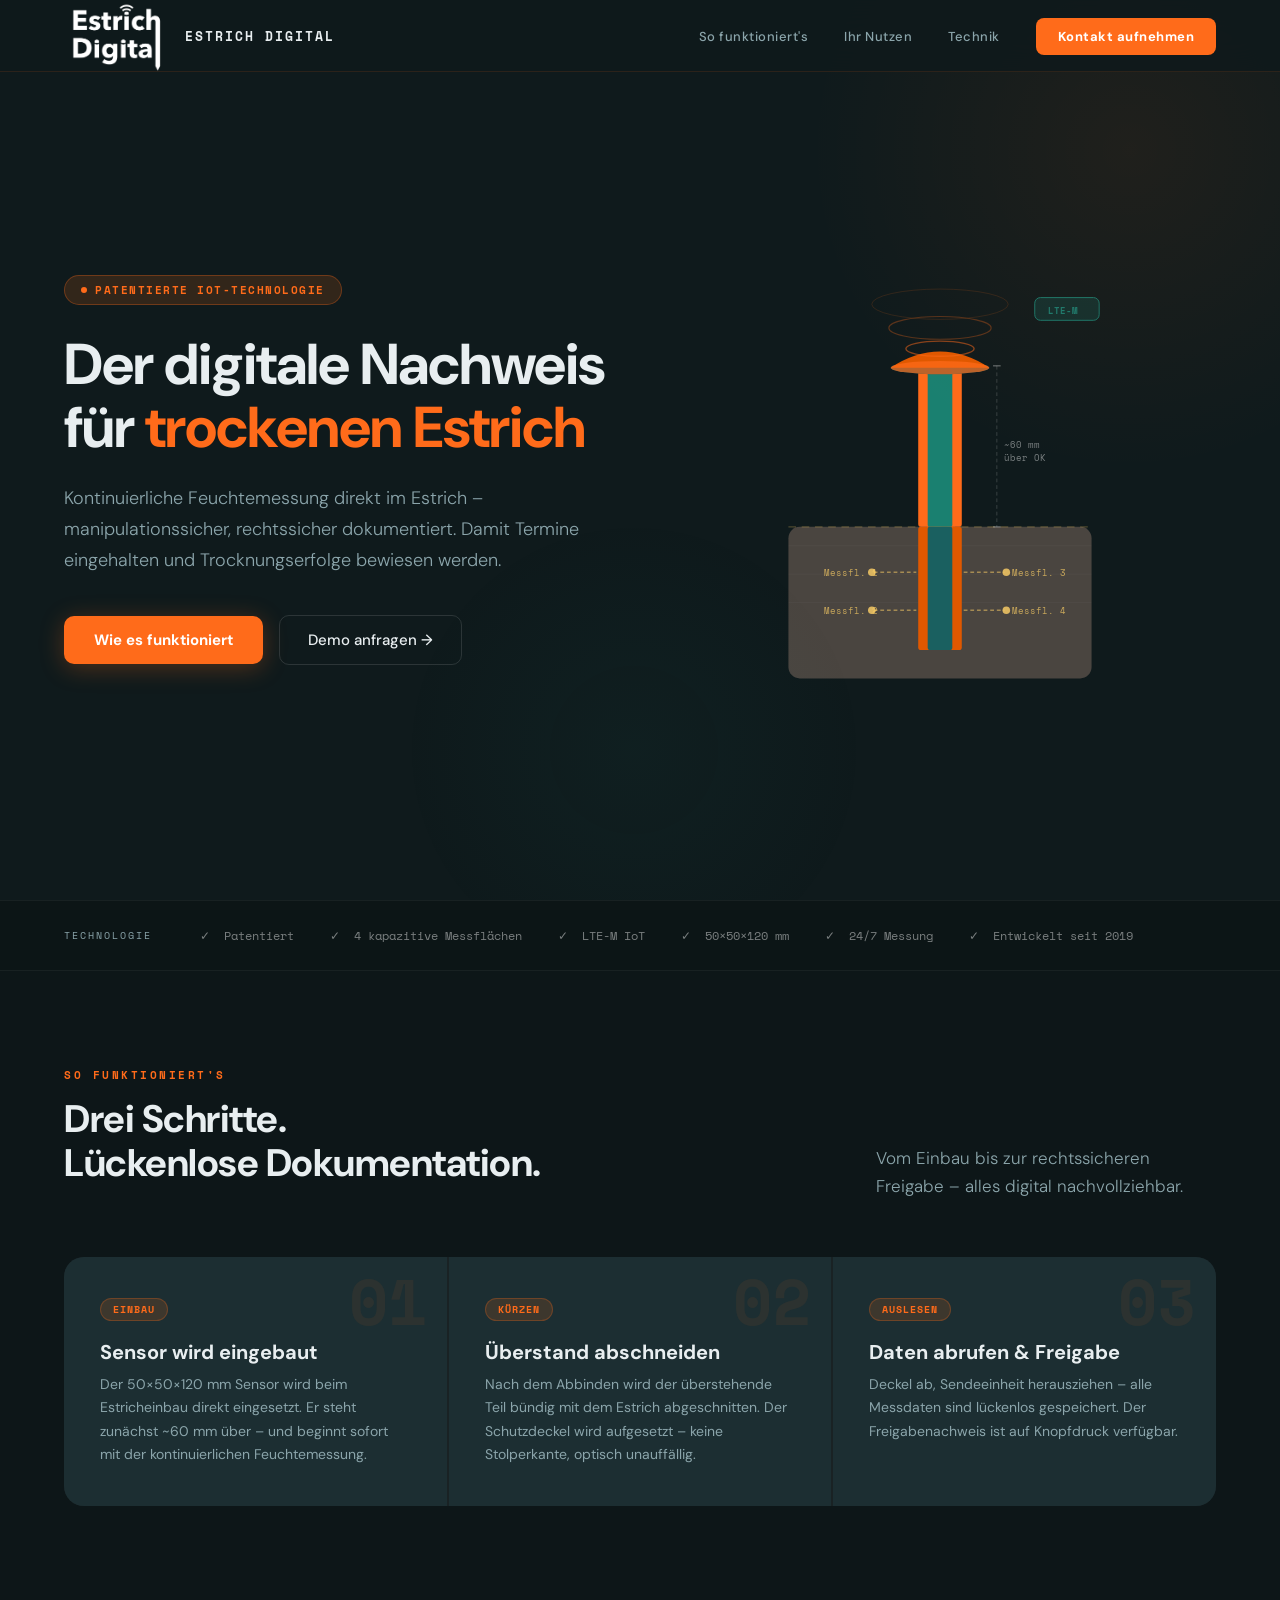
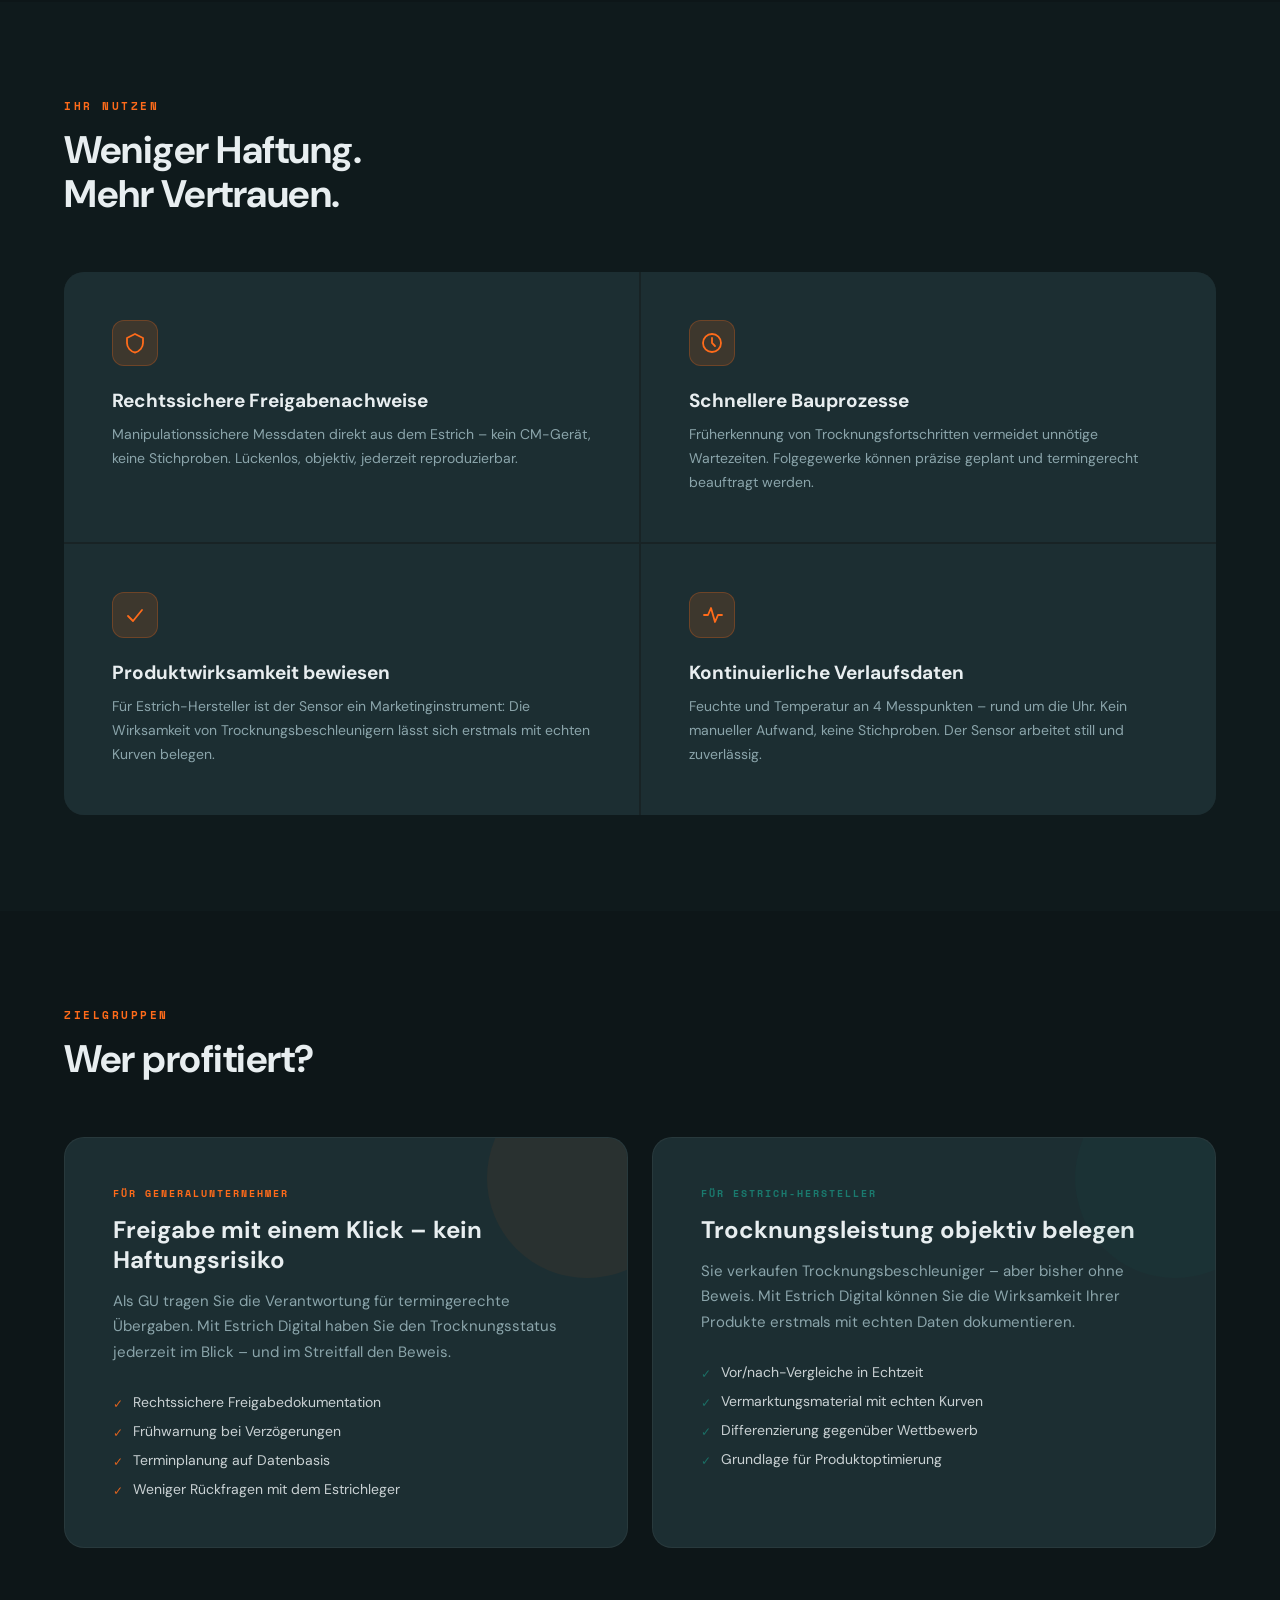
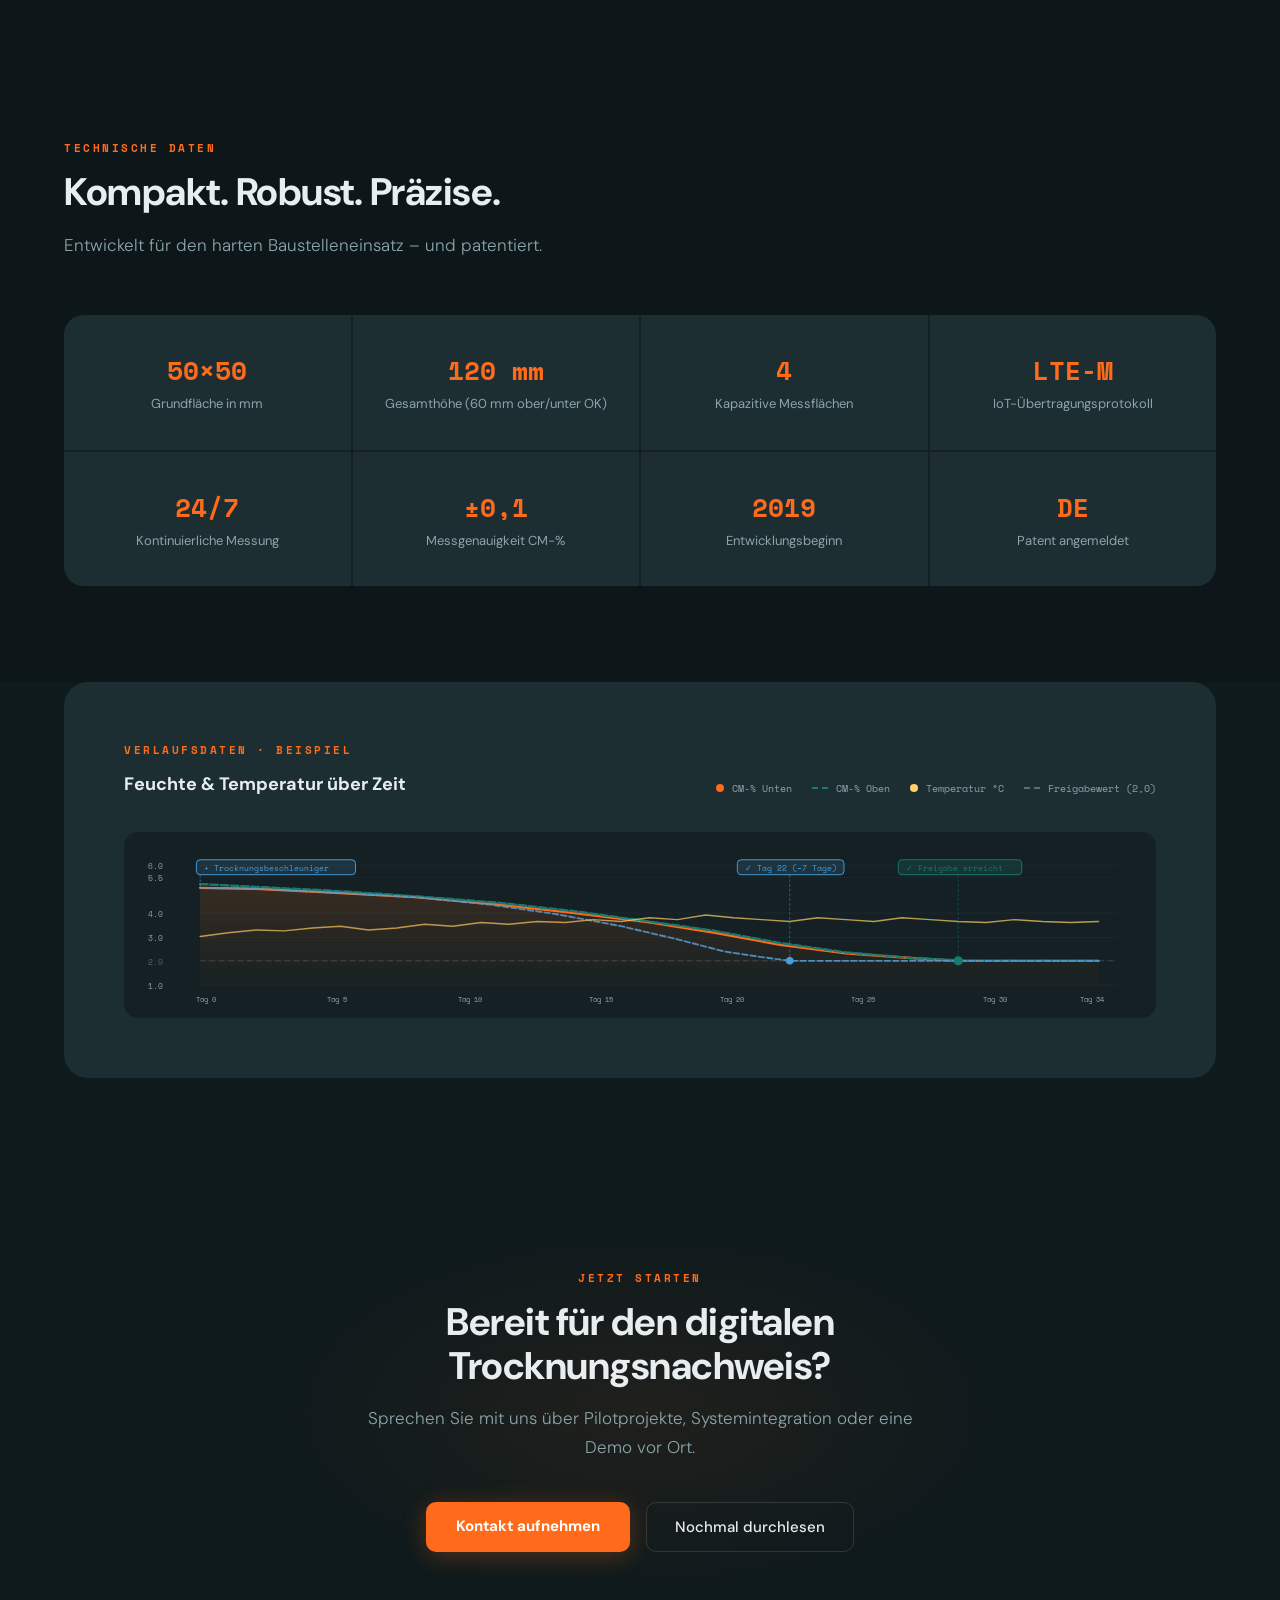
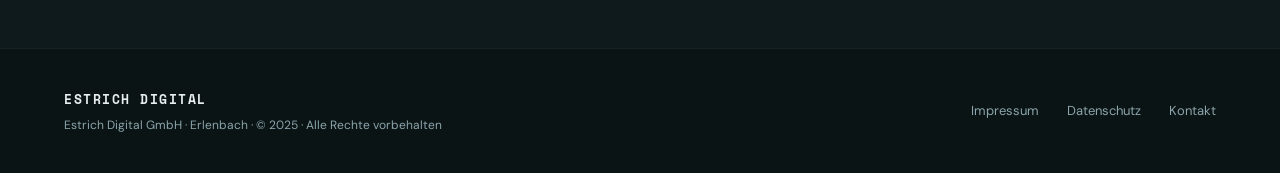
==== index.html @ 05a3e7b3 "Webseite: Ausgangszustand" ====
<!DOCTYPE html>
<html lang="de">
<head>
<meta charset="UTF-8">
<meta name="viewport" content="width=device-width, initial-scale=1.0">
<meta name="description" content="Estrich Digital – Der digitale Nachweis für trockenen Estrich. IoT-Feuchtemessung direkt im Estrich, manipulationssicher und rechtssicher dokumentiert.">
<title>Estrich Digital – Der digitale Nachweis für trockenen Estrich</title>
<link rel="stylesheet" href="assets/css/main.css">
<style>
  /* ===== HERO ===== */
  .hero {
    min-height: 100vh;
    display: grid;
    grid-template-columns: 1fr 1fr;
    align-items: center;
    padding: 120px 64px 80px;
    position: relative;
    overflow: hidden;
    gap: 48px;
  }

  .hero::before {
    content: '';
    position: absolute;
    top: -200px; right: -200px;
    width: 700px; height: 700px;
    background: radial-gradient(circle, rgba(255,107,26,0.07) 0%, transparent 65%);
    pointer-events: none;
  }

  .hero::after {
    content: '';
    position: absolute;
    bottom: -100px; left: 30%;
    width: 500px; height: 500px;
    background: radial-gradient(circle, rgba(26,122,110,0.06) 0%, transparent 65%);
    pointer-events: none;
  }

  .hero-badge {
    display: inline-flex;
    align-items: center;
    gap: 8px;
    background: var(--orange-dim);
    border: 1px solid rgba(255,107,26,0.3);
    border-radius: 20px;
    padding: 6px 16px;
    font-family: 'Space Mono', monospace;
    font-size: 11px;
    font-weight: 700;
    color: var(--orange);
    letter-spacing: 1.5px;
    text-transform: uppercase;
    margin-bottom: 28px;
    opacity: 0;
    animation: fadeUp 0.6s 0.1s forwards;
  }

  .hero-badge-dot {
    width: 6px; height: 6px;
    background: var(--orange);
    border-radius: 50%;
    animation: pulse 2s infinite;
  }

  .hero-h1 {
    font-size: clamp(36px, 4.5vw, 60px);
    font-weight: 700;
    line-height: 1.1;
    letter-spacing: -1px;
    margin-bottom: 24px;
    opacity: 0;
    animation: fadeUp 0.6s 0.25s forwards;
  }

  .hero-h1 em { font-style: normal; color: var(--orange); }

  .hero-sub {
    font-size: 18px;
    font-weight: 300;
    line-height: 1.7;
    color: var(--grey);
    margin-bottom: 40px;
    opacity: 0;
    animation: fadeUp 0.6s 0.4s forwards;
  }

  .hero-actions {
    display: flex;
    gap: 16px;
    align-items: center;
    opacity: 0;
    animation: fadeUp 0.6s 0.55s forwards;
  }

  .hero-visual {
    display: flex;
    align-items: center;
    justify-content: center;
    opacity: 0;
    animation: fadeIn 1s 0.6s forwards;
  }

  /* ===== HOW IT WORKS ===== */
  .how { padding: 96px 64px; background: rgba(0,0,0,0.15); }

  .how-header {
    display: flex;
    justify-content: space-between;
    align-items: flex-end;
    margin-bottom: 56px;
    gap: 32px;
    flex-wrap: wrap;
  }

  .how-steps {
    display: grid;
    grid-template-columns: repeat(3, 1fr);
    gap: 2px;
    background: rgba(255,255,255,0.05);
    border-radius: 20px;
    overflow: hidden;
  }

  .how-step {
    background: var(--mid);
    padding: 40px 36px;
    position: relative;
    transition: background 0.3s;
  }

  .how-step:hover { background: var(--mid2); }

  .how-step-num {
    font-family: 'Space Mono', monospace;
    font-size: 64px;
    font-weight: 700;
    color: rgba(255,107,26,0.07);
    position: absolute;
    top: 12px; right: 20px;
    line-height: 1;
    user-select: none;
  }

  .how-step-tag {
    display: inline-flex;
    align-items: center;
    gap: 6px;
    background: var(--orange-dim);
    border: 1px solid rgba(255,107,26,0.25);
    border-radius: 16px;
    padding: 3px 12px;
    font-family: 'Space Mono', monospace;
    font-size: 10px;
    font-weight: 700;
    color: var(--orange);
    letter-spacing: 1px;
    text-transform: uppercase;
    margin-bottom: 18px;
  }

  .how-step h3 {
    font-size: 20px;
    font-weight: 700;
    margin-bottom: 8px;
  }

  .how-step p {
    font-size: 14px;
    color: var(--grey);
    line-height: 1.65;
  }

  /* ===== VALUE GRID ===== */
  .value-section { padding: 96px 64px; }

  .value-grid {
    display: grid;
    grid-template-columns: repeat(2, 1fr);
    gap: 2px;
    margin-top: 56px;
    background: rgba(255,255,255,0.04);
    border-radius: 20px;
    overflow: hidden;
  }

  .value-card {
    background: var(--mid);
    padding: 48px;
    transition: background 0.3s;
    position: relative;
    overflow: hidden;
  }

  .value-card::before {
    content: '';
    position: absolute;
    top: 0; left: 0;
    width: 3px; height: 100%;
    background: var(--orange);
    opacity: 0;
    transition: opacity 0.3s;
  }

  .value-card:hover { background: var(--mid2); }
  .value-card:hover::before { opacity: 1; }

  .value-icon {
    width: 46px; height: 46px;
    background: var(--orange-dim);
    border: 1px solid rgba(255,107,26,0.25);
    border-radius: 12px;
    display: flex;
    align-items: center;
    justify-content: center;
    margin-bottom: 22px;
  }

  .value-card h3 {
    font-size: 19px;
    font-weight: 700;
    margin-bottom: 10px;
  }

  .value-card p {
    font-size: 14px;
    color: var(--grey);
    line-height: 1.7;
  }

  /* ===== AUDIENCES ===== */
  .audiences-section { padding: 96px 64px; background: rgba(0,0,0,0.15); }

  .audience-grid {
    display: grid;
    grid-template-columns: 1fr 1fr;
    gap: 24px;
    margin-top: 56px;
  }

  .audience-card {
    background: var(--mid);
    border-radius: 20px;
    padding: 48px;
    border: 1px solid rgba(255,255,255,0.05);
    transition: border-color 0.3s, transform 0.3s;
    position: relative;
    overflow: hidden;
  }

  .audience-card::after {
    content: '';
    position: absolute;
    top: -60px; right: -60px;
    width: 200px; height: 200px;
    border-radius: 50%;
    opacity: 0.06;
    transition: opacity 0.3s;
  }

  .audience-card.gu::after  { background: var(--orange); }
  .audience-card.her::after { background: var(--teal); }

  .audience-card:hover { border-color: rgba(255,255,255,0.12); transform: translateY(-4px); }
  .audience-card:hover::after { opacity: 0.12; }

  .audience-label {
    font-family: 'Space Mono', monospace;
    font-size: 10px;
    letter-spacing: 2px;
    text-transform: uppercase;
    margin-bottom: 14px;
    font-weight: 700;
  }

  .audience-card.gu  .audience-label { color: var(--orange); }
  .audience-card.her .audience-label { color: var(--teal); }

  .audience-card h3 { font-size: 24px; font-weight: 700; margin-bottom: 14px; line-height: 1.25; }
  .audience-card p  { font-size: 15px; color: var(--grey); line-height: 1.7; margin-bottom: 28px; }

  .benefits { list-style: none; display: flex; flex-direction: column; gap: 10px; }

  .benefits li {
    display: flex;
    align-items: flex-start;
    gap: 10px;
    font-size: 14px;
    color: var(--light);
    opacity: 0.85;
  }

  .benefits li span.check {
    font-family: 'Space Mono', monospace;
    font-size: 12px;
    margin-top: 2px;
    flex-shrink: 0;
  }

  .audience-card.gu  .check { color: var(--orange); }
  .audience-card.her .check { color: var(--teal); }

  /* ===== SPECS ===== */
  .specs-section { padding: 96px 64px; }

  .specs-grid {
    display: grid;
    grid-template-columns: repeat(4, 1fr);
    gap: 2px;
    background: rgba(255,255,255,0.04);
    border-radius: 20px;
    overflow: hidden;
    margin-top: 56px;
  }

  .spec-item {
    background: var(--mid);
    padding: 36px 28px;
    text-align: center;
    transition: background 0.3s;
  }

  .spec-item:hover { background: var(--mid2); }

  .spec-value {
    font-family: 'Space Mono', monospace;
    font-size: 26px;
    font-weight: 700;
    color: var(--orange);
    margin-bottom: 6px;
  }

  .spec-label { font-size: 13px; color: var(--grey); line-height: 1.4; }

  /* ===== CHART ===== */
  .chart-wrap-outer { padding: 0 64px 96px; }

  .chart-section-inner {
    background: var(--mid);
    border-radius: 24px;
    padding: 60px;
  }

  .chart-header {
    display: flex;
    justify-content: space-between;
    align-items: flex-end;
    margin-bottom: 36px;
    flex-wrap: wrap;
    gap: 20px;
  }

  .chart-legend { display: flex; gap: 20px; flex-wrap: wrap; }

  .legend-item {
    display: flex;
    align-items: center;
    gap: 8px;
    font-family: 'Space Mono', monospace;
    font-size: 10px;
    color: var(--grey);
  }

  .legend-dot  { width: 8px; height: 8px; border-radius: 50%; flex-shrink: 0; }
  .legend-dash { width: 16px; height: 2px; flex-shrink: 0; border-top: 2px dashed; }

  .chart-bg { background: rgba(0,0,0,0.3); border-radius: 14px; padding: 24px 20px 12px; }

  /* ===== CTA ===== */
  .cta-section {
    padding: 96px 64px;
    text-align: center;
    position: relative;
    overflow: hidden;
  }

  .cta-section::before {
    content: '';
    position: absolute;
    top: 50%; left: 50%;
    transform: translate(-50%, -50%);
    width: 800px; height: 400px;
    background: radial-gradient(ellipse, rgba(255,107,26,0.07) 0%, transparent 65%);
    pointer-events: none;
  }

  .cta-section .section-sub { margin: 0 auto 40px; }

  .cta-actions { display: flex; gap: 16px; justify-content: center; flex-wrap: wrap; }
</style>
</head>
<body>

<!-- NAV -->
<nav>
  <a href="index.html" class="nav-logo">
    <img src="assets/images/logo.png" alt="Estrich Digital Logo"/>
    <span class="nav-wordmark">ESTRICH DIGITAL</span>
  </a>
  <ul class="nav-links">
    <li><a href="#how">So funktioniert's</a></li>
    <li><a href="#value">Ihr Nutzen</a></li>
    <li><a href="#technik">Technik</a></li>
    <li><a href="pages/kontakt.html" class="nav-cta">Kontakt aufnehmen</a></li>
  </ul>
</nav>

<!-- HERO -->
<section class="hero">
  <div>
    <div class="hero-badge">
      <span class="hero-badge-dot"></span>
      Patentierte IoT-Technologie
    </div>
    <h1 class="hero-h1">Der digitale Nachweis<br>für <em>trockenen Estrich</em></h1>
    <p class="hero-sub">Kontinuierliche Feuchtemessung direkt im Estrich – manipulationssicher, rechtssicher dokumentiert. Damit Termine eingehalten und Trocknungserfolge bewiesen werden.</p>
    <div class="hero-actions">
      <a href="#how" class="btn-primary">Wie es funktioniert</a>
      <a href="pages/kontakt.html" class="btn-secondary">Demo anfragen →</a>
    </div>
  </div>

  <div class="hero-visual">
    <div style="width:360px; height:460px;" class="float">
      <svg viewBox="0 0 380 480" fill="none" xmlns="http://www.w3.org/2000/svg" style="width:100%;height:100%;">
        <rect x="30" y="300" width="320" height="160" rx="12" fill="#4A4540"/>
        <line x1="30" y1="320" x2="350" y2="320" stroke="rgba(255,255,255,0.03)" stroke-width="1"/>
        <line x1="30" y1="350" x2="350" y2="350" stroke="rgba(255,255,255,0.03)" stroke-width="1"/>
        <line x1="30" y1="380" x2="350" y2="380" stroke="rgba(255,255,255,0.03)" stroke-width="1"/>
        <line x1="30" y1="300" x2="350" y2="300" stroke="rgba(255,209,102,0.25)" stroke-width="1.5" stroke-dasharray="8,6"/>
        <rect x="167" y="300" width="46" height="130" rx="3" fill="#E05800"/>
        <rect x="177" y="300" width="26" height="130" rx="2" fill="#1A6060"/>
        <rect x="167" y="130" width="46" height="170" rx="3" fill="#FF6B1A"/>
        <rect x="177" y="130" width="26" height="170" rx="2" fill="#1A8070"/>
        <ellipse cx="190" cy="132" rx="52" ry="7" fill="#1C5050"/>
        <path d="M 138,132 Q 190,98 242,132 Z" fill="#E05800"/>
        <ellipse cx="190" cy="132" rx="52" ry="7" fill="#FF6B1A" opacity="0.7"/>
        <line x1="120" y1="348" x2="165" y2="348" stroke="rgba(255,209,102,0.5)" stroke-width="1.5" stroke-dasharray="4,3"/>
        <circle cx="118" cy="348" r="4" fill="#FFD166" opacity="0.8"/>
        <text x="68" y="352" fill="#FFD166" font-family="Space Mono,monospace" font-size="10" opacity="0.7">Messfl. 1</text>
        <line x1="120" y1="388" x2="165" y2="388" stroke="rgba(255,209,102,0.5)" stroke-width="1.5" stroke-dasharray="4,3"/>
        <circle cx="118" cy="388" r="4" fill="#FFD166" opacity="0.8"/>
        <text x="68" y="392" fill="#FFD166" font-family="Space Mono,monospace" font-size="10" opacity="0.7">Messfl. 2</text>
        <line x1="215" y1="348" x2="258" y2="348" stroke="rgba(255,209,102,0.5)" stroke-width="1.5" stroke-dasharray="4,3"/>
        <circle cx="260" cy="348" r="4" fill="#FFD166" opacity="0.8"/>
        <text x="266" y="352" fill="#FFD166" font-family="Space Mono,monospace" font-size="10" opacity="0.7">Messfl. 3</text>
        <line x1="215" y1="388" x2="258" y2="388" stroke="rgba(255,209,102,0.5)" stroke-width="1.5" stroke-dasharray="4,3"/>
        <circle cx="260" cy="388" r="4" fill="#FFD166" opacity="0.8"/>
        <text x="266" y="392" fill="#FFD166" font-family="Space Mono,monospace" font-size="10" opacity="0.7">Messfl. 4</text>
        <line x1="250" y1="130" x2="250" y2="300" stroke="rgba(255,255,255,0.18)" stroke-width="1" stroke-dasharray="4,3"/>
        <line x1="246" y1="130" x2="254" y2="130" stroke="rgba(255,255,255,0.3)" stroke-width="1.5"/>
        <line x1="246" y1="300" x2="254" y2="300" stroke="rgba(255,255,255,0.3)" stroke-width="1.5"/>
        <text x="258" y="217" fill="rgba(255,255,255,0.45)" font-family="Space Mono,monospace" font-size="10">~60 mm</text>
        <text x="258" y="231" fill="rgba(255,255,255,0.45)" font-family="Space Mono,monospace" font-size="10">über OK</text>
        <ellipse cx="190" cy="112" rx="36" ry="8" stroke="#FF6B1A" stroke-width="1.5" fill="none" opacity="0.5"/>
        <ellipse cx="190" cy="90"  rx="54" ry="12" stroke="#FF6B1A" stroke-width="1.2" fill="none" opacity="0.3"/>
        <ellipse cx="190" cy="65"  rx="72" ry="16" stroke="#FF6B1A" stroke-width="1"   fill="none" opacity="0.15"/>
        <rect x="290" y="58" width="68" height="24" rx="6" fill="rgba(26,122,110,0.22)" stroke="#1A7A6E" stroke-width="1"/>
        <text x="304" y="75" fill="#1A7A6E" font-family="Space Mono,monospace" font-size="9" font-weight="700">LTE-M</text>
      </svg>
    </div>
  </div>
</section>

<!-- TRUST BAR -->
<div class="trust-bar">
  <span class="trust-label">Technologie</span>
  <div class="trust-items">
    <span class="trust-item">✓&nbsp; Patentiert</span>
    <span class="trust-item">✓&nbsp; 4 kapazitive Messflächen</span>
    <span class="trust-item">✓&nbsp; LTE-M IoT</span>
    <span class="trust-item">✓&nbsp; 50×50×120 mm</span>
    <span class="trust-item">✓&nbsp; 24/7 Messung</span>
    <span class="trust-item">✓&nbsp; Entwickelt seit 2019</span>
  </div>
</div>

<!-- HOW IT WORKS -->
<section class="how" id="how">
  <div class="how-header reveal">
    <div>
      <div class="section-eyebrow">So funktioniert's</div>
      <h2 class="section-title">Drei Schritte.<br>Lückenlose Dokumentation.</h2>
    </div>
    <p class="section-sub" style="max-width:340px">Vom Einbau bis zur rechtssicheren Freigabe – alles digital nachvollziehbar.</p>
  </div>
  <div class="how-steps reveal">
    <div class="how-step">
      <div class="how-step-num">01</div>
      <div class="how-step-tag">Einbau</div>
      <h3>Sensor wird eingebaut</h3>
      <p>Der 50×50×120 mm Sensor wird beim Estricheinbau direkt eingesetzt. Er steht zunächst ~60 mm über – und beginnt sofort mit der kontinuierlichen Feuchtemessung.</p>
    </div>
    <div class="how-step">
      <div class="how-step-num">02</div>
      <div class="how-step-tag">Kürzen</div>
      <h3>Überstand abschneiden</h3>
      <p>Nach dem Abbinden wird der überstehende Teil bündig mit dem Estrich abgeschnitten. Der Schutzdeckel wird aufgesetzt – keine Stolperkante, optisch unauffällig.</p>
    </div>
    <div class="how-step">
      <div class="how-step-num">03</div>
      <div class="how-step-tag">Auslesen</div>
      <h3>Daten abrufen & Freigabe</h3>
      <p>Deckel ab, Sendeeinheit herausziehen – alle Messdaten sind lückenlos gespeichert. Der Freigabenachweis ist auf Knopfdruck verfügbar.</p>
    </div>
  </div>
</section>

<!-- VALUE -->
<section class="value-section" id="value">
  <div class="reveal">
    <div class="section-eyebrow">Ihr Nutzen</div>
    <h2 class="section-title">Weniger Haftung.<br>Mehr Vertrauen.</h2>
  </div>
  <div class="value-grid reveal">
    <div class="value-card">
      <div class="value-icon">
        <svg width="22" height="22" viewBox="0 0 22 22" fill="none"><path d="M11 2L3 6v5c0 4.4 3.3 8.5 8 9.5 4.7-1 8-5.1 8-9.5V6l-8-4z" stroke="#FF6B1A" stroke-width="1.8" stroke-linejoin="round"/></svg>
      </div>
      <h3>Rechtssichere Freigabenachweise</h3>
      <p>Manipulationssichere Messdaten direkt aus dem Estrich – kein CM-Gerät, keine Stichproben. Lückenlos, objektiv, jederzeit reproduzierbar.</p>
    </div>
    <div class="value-card">
      <div class="value-icon">
        <svg width="22" height="22" viewBox="0 0 22 22" fill="none"><circle cx="11" cy="11" r="9" stroke="#FF6B1A" stroke-width="1.8"/><path d="M11 6v5l3 3" stroke="#FF6B1A" stroke-width="1.8" stroke-linecap="round"/></svg>
      </div>
      <h3>Schnellere Bauprozesse</h3>
      <p>Früherkennung von Trocknungsfortschritten vermeidet unnötige Wartezeiten. Folgegewerke können präzise geplant und termingerecht beauftragt werden.</p>
    </div>
    <div class="value-card">
      <div class="value-icon">
        <svg width="22" height="22" viewBox="0 0 22 22" fill="none"><path d="M4 12l5 5L18 6" stroke="#FF6B1A" stroke-width="1.8" stroke-linecap="round" stroke-linejoin="round"/></svg>
      </div>
      <h3>Produktwirksamkeit bewiesen</h3>
      <p>Für Estrich-Hersteller ist der Sensor ein Marketinginstrument: Die Wirksamkeit von Trocknungsbeschleunigern lässt sich erstmals mit echten Kurven belegen.</p>
    </div>
    <div class="value-card">
      <div class="value-icon">
        <svg width="22" height="22" viewBox="0 0 22 22" fill="none"><path d="M3 11h4l3-7 4 14 3-7h4" stroke="#FF6B1A" stroke-width="1.8" stroke-linecap="round" stroke-linejoin="round"/></svg>
      </div>
      <h3>Kontinuierliche Verlaufsdaten</h3>
      <p>Feuchte und Temperatur an 4 Messpunkten – rund um die Uhr. Kein manueller Aufwand, keine Stichproben. Der Sensor arbeitet still und zuverlässig.</p>
    </div>
  </div>
</section>

<!-- AUDIENCES -->
<section class="audiences-section">
  <div class="reveal">
    <div class="section-eyebrow">Zielgruppen</div>
    <h2 class="section-title">Wer profitiert?</h2>
  </div>
  <div class="audience-grid reveal">
    <div class="audience-card gu">
      <div class="audience-label">Für Generalunternehmer</div>
      <h3>Freigabe mit einem Klick – kein Haftungsrisiko</h3>
      <p>Als GU tragen Sie die Verantwortung für termingerechte Übergaben. Mit Estrich Digital haben Sie den Trocknungsstatus jederzeit im Blick – und im Streitfall den Beweis.</p>
      <ul class="benefits">
        <li><span class="check">✓</span> Rechtssichere Freigabedokumentation</li>
        <li><span class="check">✓</span> Frühwarnung bei Verzögerungen</li>
        <li><span class="check">✓</span> Terminplanung auf Datenbasis</li>
        <li><span class="check">✓</span> Weniger Rückfragen mit dem Estrichleger</li>
      </ul>
    </div>
    <div class="audience-card her">
      <div class="audience-label">Für Estrich-Hersteller</div>
      <h3>Trocknungsleistung objektiv belegen</h3>
      <p>Sie verkaufen Trocknungsbeschleuniger – aber bisher ohne Beweis. Mit Estrich Digital können Sie die Wirksamkeit Ihrer Produkte erstmals mit echten Daten dokumentieren.</p>
      <ul class="benefits">
        <li><span class="check">✓</span> Vor/nach-Vergleiche in Echtzeit</li>
        <li><span class="check">✓</span> Vermarktungsmaterial mit echten Kurven</li>
        <li><span class="check">✓</span> Differenzierung gegenüber Wettbewerb</li>
        <li><span class="check">✓</span> Grundlage für Produktoptimierung</li>
      </ul>
    </div>
  </div>
</section>

<!-- SPECS -->
<section class="specs-section" id="technik" style="background:rgba(0,0,0,0.15);">
  <div class="reveal">
    <div class="section-eyebrow">Technische Daten</div>
    <h2 class="section-title">Kompakt. Robust. Präzise.</h2>
    <p class="section-sub">Entwickelt für den harten Baustelleneinsatz – und patentiert.</p>
  </div>
  <div class="specs-grid reveal">
    <div class="spec-item"><div class="spec-value">50×50</div><div class="spec-label">Grundfläche in mm</div></div>
    <div class="spec-item"><div class="spec-value">120 mm</div><div class="spec-label">Gesamthöhe (60 mm ober/unter OK)</div></div>
    <div class="spec-item"><div class="spec-value">4</div><div class="spec-label">Kapazitive Messflächen</div></div>
    <div class="spec-item"><div class="spec-value">LTE-M</div><div class="spec-label">IoT-Übertragungsprotokoll</div></div>
    <div class="spec-item"><div class="spec-value">24/7</div><div class="spec-label">Kontinuierliche Messung</div></div>
    <div class="spec-item"><div class="spec-value">±0,1</div><div class="spec-label">Messgenauigkeit CM-%</div></div>
    <div class="spec-item"><div class="spec-value">2019</div><div class="spec-label">Entwicklungsbeginn</div></div>
    <div class="spec-item"><div class="spec-value">DE</div><div class="spec-label">Patent angemeldet</div></div>
  </div>
</section>

<!-- CHART -->
<div class="chart-wrap-outer reveal">
  <div class="chart-section-inner">
    <div class="chart-header">
      <div>
        <div class="section-eyebrow">Verlaufsdaten · Beispiel</div>
        <div style="font-size:18px;font-weight:700;">Feuchte & Temperatur über Zeit</div>
      </div>
      <div class="chart-legend">
        <div class="legend-item"><div class="legend-dot" style="background:#FF6B1A"></div>CM-% Unten</div>
        <div class="legend-item"><div class="legend-dash" style="border-color:#1A7A6E"></div>CM-% Oben</div>
        <div class="legend-item"><div class="legend-dot" style="background:#FFD166"></div>Temperatur °C</div>
        <div class="legend-item"><div class="legend-dash" style="border-color:rgba(255,255,255,0.3)"></div>Freigabewert (2,0)</div>
      </div>
    </div>
    <div class="chart-bg">
      <svg viewBox="0 0 1060 160" fill="none" xmlns="http://www.w3.org/2000/svg" style="width:100%;display:block;">
        <line x1="60" y1="10"  x2="1040" y2="10"  stroke="rgba(255,255,255,0.04)" stroke-width="1"/>
        <line x1="60" y1="23"  x2="1040" y2="23"  stroke="rgba(255,255,255,0.03)" stroke-width="1"/>
        <line x1="60" y1="61"  x2="1040" y2="61"  stroke="rgba(255,255,255,0.04)" stroke-width="1"/>
        <line x1="60" y1="87"  x2="1040" y2="87"  stroke="rgba(255,255,255,0.04)" stroke-width="1"/>
        <line x1="60" y1="112" x2="1040" y2="112" stroke="rgba(255,255,255,0.04)" stroke-width="1"/>
        <line x1="60" y1="138" x2="1040" y2="138" stroke="rgba(255,255,255,0.04)" stroke-width="1"/>
        <line x1="60" y1="112" x2="1040" y2="112" stroke="rgba(255,255,255,0.15)" stroke-width="1" stroke-dasharray="6,4"/>
        <text x="4" y="116" fill="rgba(255,255,255,0.3)" font-family="Space Mono,monospace" font-size="9">2.0</text>
        <text x="4" y="14"  fill="#8BA5AB" font-family="Space Mono,monospace" font-size="9">6.0</text>
        <text x="4" y="27"  fill="#8BA5AB" font-family="Space Mono,monospace" font-size="9">5.5</text>
        <text x="4" y="65"  fill="#8BA5AB" font-family="Space Mono,monospace" font-size="9">4.0</text>
        <text x="4" y="91"  fill="#8BA5AB" font-family="Space Mono,monospace" font-size="9">3.0</text>
        <text x="4" y="142" fill="#8BA5AB" font-family="Space Mono,monospace" font-size="9">1.0</text>
        <polyline points="60,34 120,35 200,39 290,44 380,52 460,61 540,71 610,82 680,95 750,104 820,109 870,112 920,112 1020,112" stroke="#FF6B1A" stroke-width="2.5" fill="none" stroke-linecap="round" stroke-linejoin="round"/>
        <polyline points="60,30 120,33 200,37 290,43 380,50 460,59 540,70 610,80 680,93 750,103 820,109 880,112 940,112 1020,112" stroke="#1A7A6E" stroke-width="2.5" fill="none" stroke-linecap="round" stroke-linejoin="round" stroke-dasharray="8,3"/>
        <polyline points="60,34 120,35 200,39 290,44 370,52 440,62 510,75 570,89 620,102 660,108 690,112 1020,112" stroke="#4A9EDB" stroke-width="2" fill="none" stroke-linecap="round" stroke-linejoin="round" stroke-dasharray="6,3" opacity="0.85"/>
        <polyline points="60,86 90,82 120,79 150,80 180,77 210,75 240,79 270,77 300,73 330,75 360,71 390,73 420,70 450,71 480,68 510,70 540,66 570,68 600,63 630,66 660,68 690,70 720,66 750,68 780,70 810,66 840,68 870,70 900,71 930,68 960,70 990,71 1020,70" stroke="#FFD166" stroke-width="1.5" fill="none" stroke-linecap="round" stroke-linejoin="round" opacity="0.7"/>
        <defs>
          <linearGradient id="g1" x1="0" y1="0" x2="0" y2="1">
            <stop offset="0%" stop-color="#FF6B1A" stop-opacity="0.15"/>
            <stop offset="100%" stop-color="#FF6B1A" stop-opacity="0"/>
          </linearGradient>
        </defs>
        <polygon points="60,34 120,35 200,39 290,44 380,52 460,61 540,71 610,82 680,95 750,104 820,109 870,112 920,112 1020,112 1020,150 60,150" fill="url(#g1)"/>
        <line x1="60" y1="20" x2="60" y2="34" stroke="#4A9EDB" stroke-width="1" stroke-dasharray="3,2" opacity="0.6"/>
        <rect x="56" y="4" width="170" height="16" rx="4" fill="rgba(74,158,219,0.16)" stroke="#4A9EDB" stroke-width="1"/>
        <text x="64" y="16" fill="#4A9EDB" font-family="Space Mono,monospace" font-size="8.5">+ Trocknungsbeschleuniger</text>
        <circle cx="690" cy="112" r="4" fill="#4A9EDB"/>
        <line x1="690" y1="20" x2="690" y2="108" stroke="#4A9EDB" stroke-width="1" stroke-dasharray="3,2" opacity="0.5"/>
        <rect x="634" y="4" width="114" height="16" rx="4" fill="rgba(74,158,219,0.16)" stroke="#4A9EDB" stroke-width="1"/>
        <text x="642" y="16" fill="#4A9EDB" font-family="Space Mono,monospace" font-size="8.5">✓ Tag 22  (−7 Tage)</text>
        <circle cx="870" cy="112" r="5" fill="#1A7A6E"/>
        <line x1="870" y1="20" x2="870" y2="107" stroke="#1A7A6E" stroke-width="1" stroke-dasharray="3,2" opacity="0.5"/>
        <rect x="806" y="4" width="132" height="16" rx="4" fill="rgba(26,122,110,0.22)" stroke="#1A7A6E" stroke-width="1"/>
        <text x="814" y="16" fill="#1A7A6E" font-family="Space Mono,monospace" font-size="8.5">✓ Freigabe erreicht</text>
        <text x="56"  y="156" fill="#8BA5AB" font-family="Space Mono,monospace" font-size="8">Tag 0</text>
        <text x="196" y="156" fill="#8BA5AB" font-family="Space Mono,monospace" font-size="8">Tag 5</text>
        <text x="336" y="156" fill="#8BA5AB" font-family="Space Mono,monospace" font-size="8">Tag 10</text>
        <text x="476" y="156" fill="#8BA5AB" font-family="Space Mono,monospace" font-size="8">Tag 15</text>
        <text x="616" y="156" fill="#8BA5AB" font-family="Space Mono,monospace" font-size="8">Tag 20</text>
        <text x="756" y="156" fill="#8BA5AB" font-family="Space Mono,monospace" font-size="8">Tag 25</text>
        <text x="896" y="156" fill="#8BA5AB" font-family="Space Mono,monospace" font-size="8">Tag 30</text>
        <text x="1000" y="156" fill="#8BA5AB" font-family="Space Mono,monospace" font-size="8">Tag 34</text>
      </svg>
    </div>
  </div>
</div>

<!-- CTA -->
<section class="cta-section">
  <div class="section-eyebrow reveal">Jetzt starten</div>
  <h2 class="section-title reveal">Bereit für den digitalen<br>Trocknungsnachweis?</h2>
  <p class="section-sub reveal">Sprechen Sie mit uns über Pilotprojekte, Systemintegration oder eine Demo vor Ort.</p>
  <div class="cta-actions reveal">
    <a href="pages/kontakt.html" class="btn-primary">Kontakt aufnehmen</a>
    <a href="#how" class="btn-secondary">Nochmal durchlesen</a>
  </div>
</section>

<!-- FOOTER -->
<footer>
  <div class="footer-left">
    <div class="footer-wordmark">ESTRICH DIGITAL</div>
    <div class="footer-meta">Estrich Digital GmbH · Erlenbach · © 2025 · Alle Rechte vorbehalten</div>
  </div>
  <div class="footer-right">
    <a href="pages/impressum.html">Impressum</a>
    <a href="pages/datenschutz.html">Datenschutz</a>
    <a href="pages/kontakt.html">Kontakt</a>
  </div>
</footer>

<script src="assets/js/main.js"></script>
</body>
</html>
---- assets/css/main.css ----
@import url('https://fonts.googleapis.com/css2?family=DM+Sans:ital,wght@0,300;0,400;0,500;0,700;1,300&family=Space+Mono:wght@400;700&display=swap');

:root {
  --orange: #FF6B1A;
  --orange-dim: rgba(255,107,26,0.15);
  --teal: #1A7A6E;
  --teal-dim: rgba(26,122,110,0.15);
  --dark: #0F1A1C;
  --mid: #1C2E32;
  --mid2: #243438;
  --light: #E8EEF0;
  --accent: #FFD166;
  --grey: #8BA5AB;
  --screed: #4A4540;
}

* { margin: 0; padding: 0; box-sizing: border-box; }
html { scroll-behavior: smooth; }

body {
  background: var(--dark);
  font-family: 'DM Sans', sans-serif;
  color: var(--light);
  overflow-x: hidden;
}

/* ===== NAV ===== */
nav {
  position: fixed;
  top: 0; left: 0; right: 0;
  z-index: 100;
  padding: 0 64px;
  height: 72px;
  display: flex;
  align-items: center;
  justify-content: space-between;
  background: rgba(15,26,28,0.88);
  backdrop-filter: blur(16px);
  border-bottom: 1px solid rgba(255,107,26,0.12);
  transition: background 0.3s;
}

.nav-logo {
  display: flex;
  align-items: center;
  gap: 14px;
  text-decoration: none;
}

.nav-logo img {
  height: 70px;
  width: auto;
}

.nav-wordmark {
  font-family: 'Space Mono', monospace;
  font-size: 13px;
  font-weight: 700;
  letter-spacing: 2px;
  color: var(--light);
}

.nav-links {
  display: flex;
  align-items: center;
  gap: 36px;
  list-style: none;
}

.nav-links a {
  font-size: 13px;
  font-weight: 500;
  color: var(--grey);
  text-decoration: none;
  letter-spacing: 0.5px;
  transition: color 0.2s;
}

.nav-links a:hover,
.nav-links a.active { color: var(--light); }

.nav-cta {
  background: var(--orange) !important;
  color: #fff !important;
  padding: 10px 22px;
  border-radius: 8px;
  font-weight: 700 !important;
  transition: background 0.2s, transform 0.15s !important;
}

.nav-cta:hover {
  background: #e55a0f !important;
  transform: translateY(-1px);
}

/* ===== BUTTONS ===== */
.btn-primary {
  display: inline-block;
  background: var(--orange);
  color: #fff;
  padding: 14px 30px;
  border-radius: 10px;
  font-weight: 700;
  font-size: 15px;
  text-decoration: none;
  border: none;
  cursor: pointer;
  transition: background 0.2s, transform 0.15s, box-shadow 0.2s;
  box-shadow: 0 4px 24px rgba(255,107,26,0.28);
}

.btn-primary:hover {
  background: #e55a0f;
  transform: translateY(-2px);
  box-shadow: 0 8px 32px rgba(255,107,26,0.4);
}

.btn-secondary {
  display: inline-block;
  color: var(--light);
  padding: 14px 28px;
  border-radius: 10px;
  font-weight: 500;
  font-size: 15px;
  text-decoration: none;
  border: 1px solid rgba(255,255,255,0.12);
  transition: border-color 0.2s, background 0.2s;
}

.btn-secondary:hover {
  border-color: rgba(255,255,255,0.3);
  background: rgba(255,255,255,0.05);
}

/* ===== SECTION SHARED ===== */
.section-eyebrow {
  font-family: 'Space Mono', monospace;
  font-size: 11px;
  font-weight: 700;
  letter-spacing: 2.5px;
  color: var(--orange);
  text-transform: uppercase;
  margin-bottom: 14px;
}

.section-title {
  font-size: clamp(26px, 3vw, 44px);
  font-weight: 700;
  line-height: 1.15;
  letter-spacing: -0.5px;
  margin-bottom: 16px;
}

.section-sub {
  font-size: 17px;
  color: var(--grey);
  line-height: 1.7;
  font-weight: 300;
  max-width: 560px;
}

/* ===== FOOTER ===== */
footer {
  padding: 40px 64px;
  border-top: 1px solid rgba(255,255,255,0.06);
  display: flex;
  justify-content: space-between;
  align-items: center;
  flex-wrap: wrap;
  gap: 20px;
  background: rgba(0,0,0,0.25);
}

.footer-left {
  display: flex;
  flex-direction: column;
  gap: 8px;
}

.footer-wordmark {
  font-family: 'Space Mono', monospace;
  font-size: 13px;
  font-weight: 700;
  color: var(--light);
  letter-spacing: 1.5px;
}

.footer-meta {
  font-size: 12px;
  color: var(--grey);
}

.footer-right {
  display: flex;
  gap: 28px;
  flex-wrap: wrap;
}

.footer-right a {
  font-size: 13px;
  color: var(--grey);
  text-decoration: none;
  transition: color 0.2s;
}

.footer-right a:hover { color: var(--light); }

/* ===== SCROLL REVEAL ===== */
.reveal {
  opacity: 0;
  transform: translateY(28px);
  transition: opacity 0.7s ease, transform 0.7s ease;
}

.reveal.visible {
  opacity: 1;
  transform: translateY(0);
}

/* ===== ANIMATIONS ===== */
@keyframes fadeUp {
  from { opacity: 0; transform: translateY(20px); }
  to   { opacity: 1; transform: translateY(0); }
}

@keyframes fadeIn {
  from { opacity: 0; }
  to   { opacity: 1; }
}

@keyframes pulse {
  0%, 100% { opacity: 1; transform: scale(1); }
  50%       { opacity: 0.4; transform: scale(0.75); }
}

@keyframes float {
  0%, 100% { transform: translateY(0); }
  50%       { transform: translateY(-12px); }
}

.float { animation: float 4s ease-in-out infinite; }

/* ===== TRUST BAR ===== */
.trust-bar {
  padding: 26px 64px;
  border-top: 1px solid rgba(255,255,255,0.05);
  border-bottom: 1px solid rgba(255,255,255,0.05);
  background: rgba(0,0,0,0.2);
  display: flex;
  align-items: center;
  gap: 48px;
  flex-wrap: wrap;
}

.trust-label {
  font-family: 'Space Mono', monospace;
  font-size: 10px;
  letter-spacing: 2px;
  color: var(--grey);
  text-transform: uppercase;
  white-space: nowrap;
}

.trust-items {
  display: flex;
  gap: 36px;
  flex-wrap: wrap;
  align-items: center;
}

.trust-item {
  display: flex;
  align-items: center;
  gap: 8px;
  font-size: 12px;
  color: rgba(255,255,255,0.45);
  font-family: 'Space Mono', monospace;
}

/* ===== PAGE HEADER (inner pages) ===== */
.page-hero {
  padding: 140px 64px 80px;
  background: linear-gradient(135deg, #0F1A1C 0%, #1A2E32 60%, #1A3A34 100%);
  border-bottom: 1px solid rgba(255,107,26,0.15);
  position: relative;
  overflow: hidden;
}

.page-hero::before {
  content: '';
  position: absolute;
  top: -150px; right: -150px;
  width: 500px; height: 500px;
  background: radial-gradient(circle, rgba(255,107,26,0.07) 0%, transparent 65%);
  pointer-events: none;
}

.page-hero-content { max-width: 680px; }

/* ===== INNER PAGE CONTENT ===== */
.page-content {
  max-width: 800px;
  margin: 0 auto;
  padding: 80px 64px;
}

.page-content h2 {
  font-size: 22px;
  font-weight: 700;
  margin-top: 48px;
  margin-bottom: 14px;
  color: var(--light);
}

.page-content h2:first-child { margin-top: 0; }

.page-content p {
  font-size: 15px;
  color: var(--grey);
  line-height: 1.8;
  margin-bottom: 16px;
}

.page-content a {
  color: var(--orange);
  text-decoration: none;
}

.page-content a:hover { text-decoration: underline; }

.page-content ul, .page-content ol {
  padding-left: 20px;
  margin-bottom: 16px;
}

.page-content li {
  font-size: 15px;
  color: var(--grey);
  line-height: 1.8;
  margin-bottom: 6px;
}

.divider {
  height: 1px;
  background: rgba(255,255,255,0.06);
  margin: 48px 0;
}

/* ===== CONTACT FORM ===== */
.contact-grid {
  display: grid;
  grid-template-columns: 1fr 1fr;
  gap: 48px;
  max-width: 1100px;
  margin: 0 auto;
  padding: 80px 64px;
}

.contact-info h3 {
  font-size: 20px;
  font-weight: 700;
  margin-bottom: 12px;
  color: var(--light);
}

.contact-info p {
  font-size: 14px;
  color: var(--grey);
  line-height: 1.7;
  margin-bottom: 24px;
}

.contact-detail {
  display: flex;
  align-items: flex-start;
  gap: 14px;
  margin-bottom: 20px;
}

.contact-detail-icon {
  width: 38px; height: 38px;
  background: var(--orange-dim);
  border: 1px solid rgba(255,107,26,0.25);
  border-radius: 10px;
  display: flex;
  align-items: center;
  justify-content: center;
  flex-shrink: 0;
}

.contact-detail-text strong {
  display: block;
  font-size: 12px;
  font-family: 'Space Mono', monospace;
  letter-spacing: 1px;
  color: var(--grey);
  margin-bottom: 2px;
  text-transform: uppercase;
}

.contact-detail-text span {
  font-size: 15px;
  color: var(--light);
}

.form-card {
  background: var(--mid);
  border-radius: 20px;
  padding: 44px;
  border: 1px solid rgba(255,255,255,0.05);
}

.form-group {
  margin-bottom: 20px;
}

.form-group label {
  display: block;
  font-size: 12px;
  font-family: 'Space Mono', monospace;
  letter-spacing: 1px;
  color: var(--grey);
  text-transform: uppercase;
  margin-bottom: 8px;
}

.form-group input,
.form-group select,
.form-group textarea {
  width: 100%;
  background: rgba(255,255,255,0.04);
  border: 1px solid rgba(255,255,255,0.1);
  border-radius: 8px;
  padding: 12px 16px;
  font-size: 15px;
  font-family: 'DM Sans', sans-serif;
  color: var(--light);
  outline: none;
  transition: border-color 0.2s, background 0.2s;
}

.form-group input:focus,
.form-group select,
.form-group textarea:focus {
  border-color: rgba(255,107,26,0.5);
  background: rgba(255,107,26,0.04);
}

.form-group select option { background: var(--mid); }

.form-group textarea { resize: vertical; min-height: 130px; }

.form-row {
  display: grid;
  grid-template-columns: 1fr 1fr;
  gap: 16px;
}

.form-submit {
  width: 100%;
  margin-top: 8px;
}

.form-note {
  font-size: 12px;
  color: var(--grey);
  margin-top: 12px;
  line-height: 1.6;
}

.success-msg {
  display: none;
  padding: 16px;
  background: var(--teal-dim);
  border: 1px solid rgba(26,122,110,0.4);
  border-radius: 8px;
  color: var(--teal);
  font-size: 14px;
  margin-top: 16px;
  text-align: center;
}
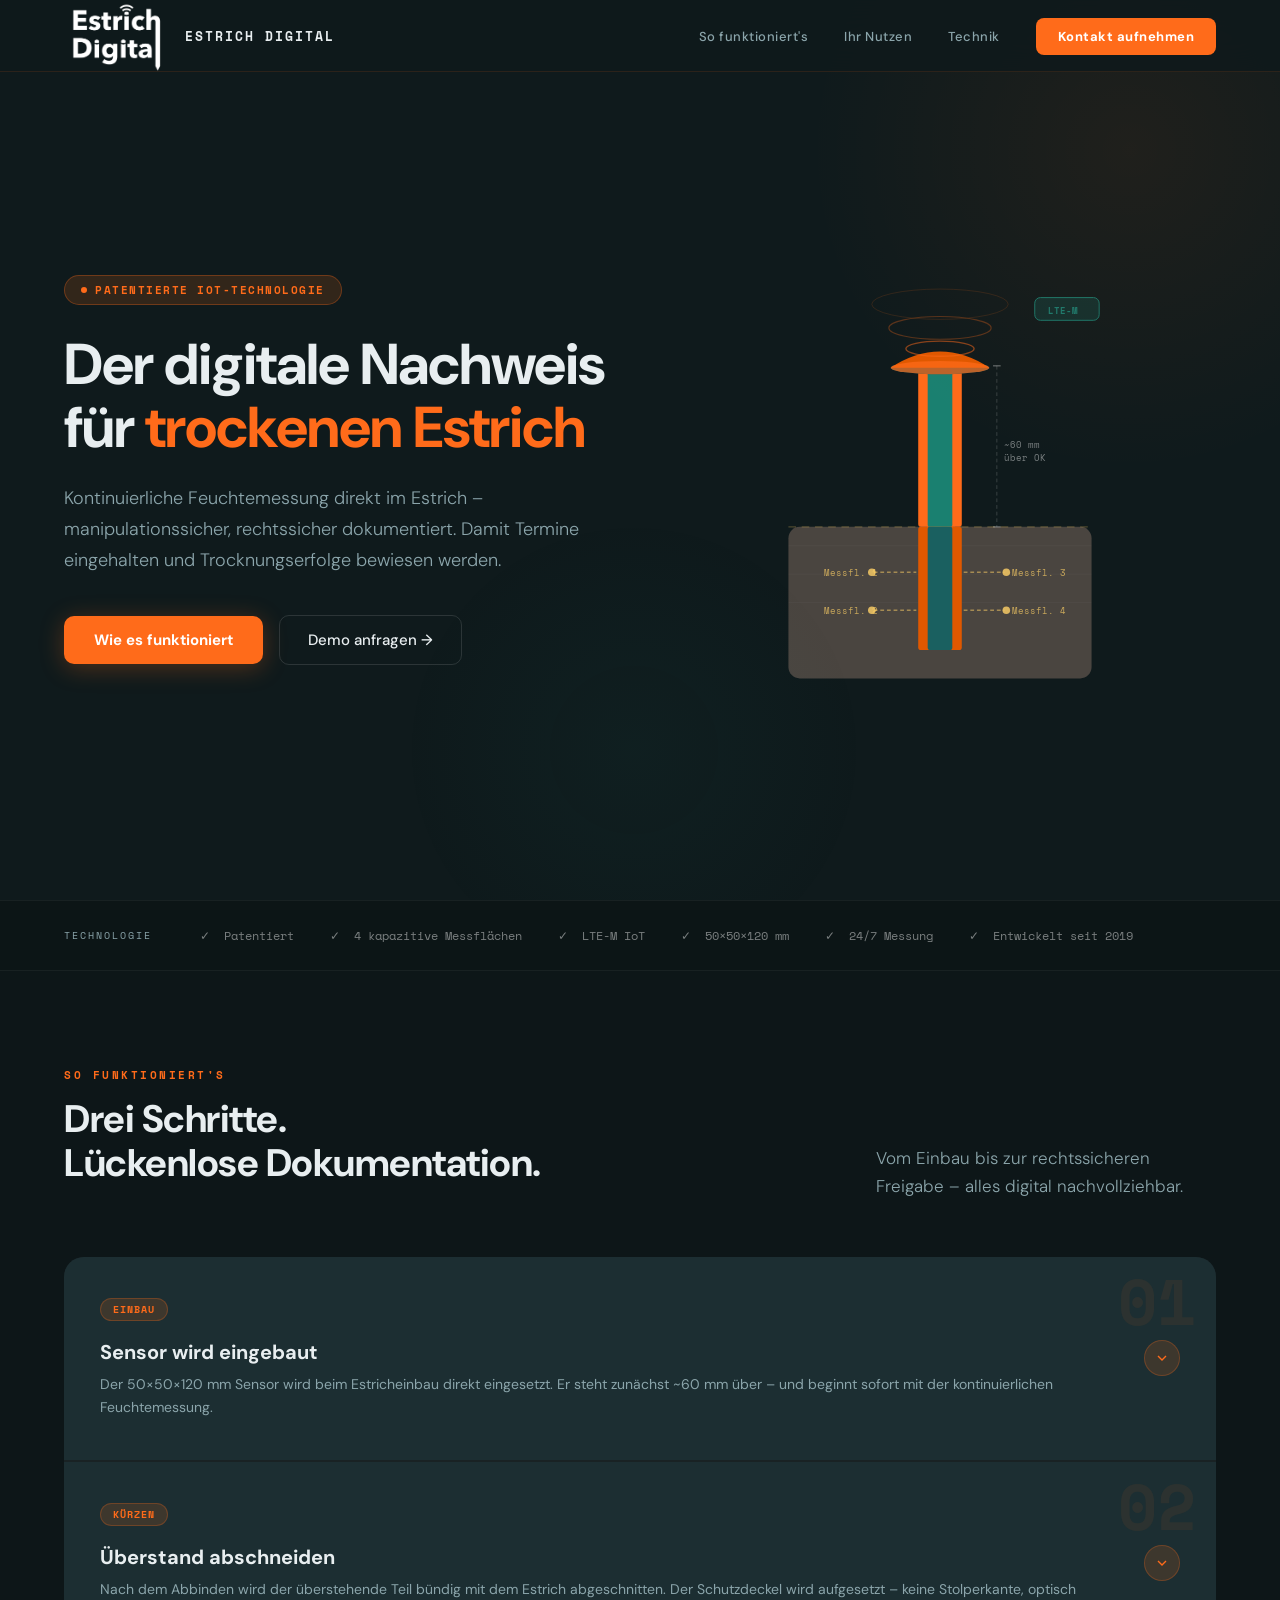
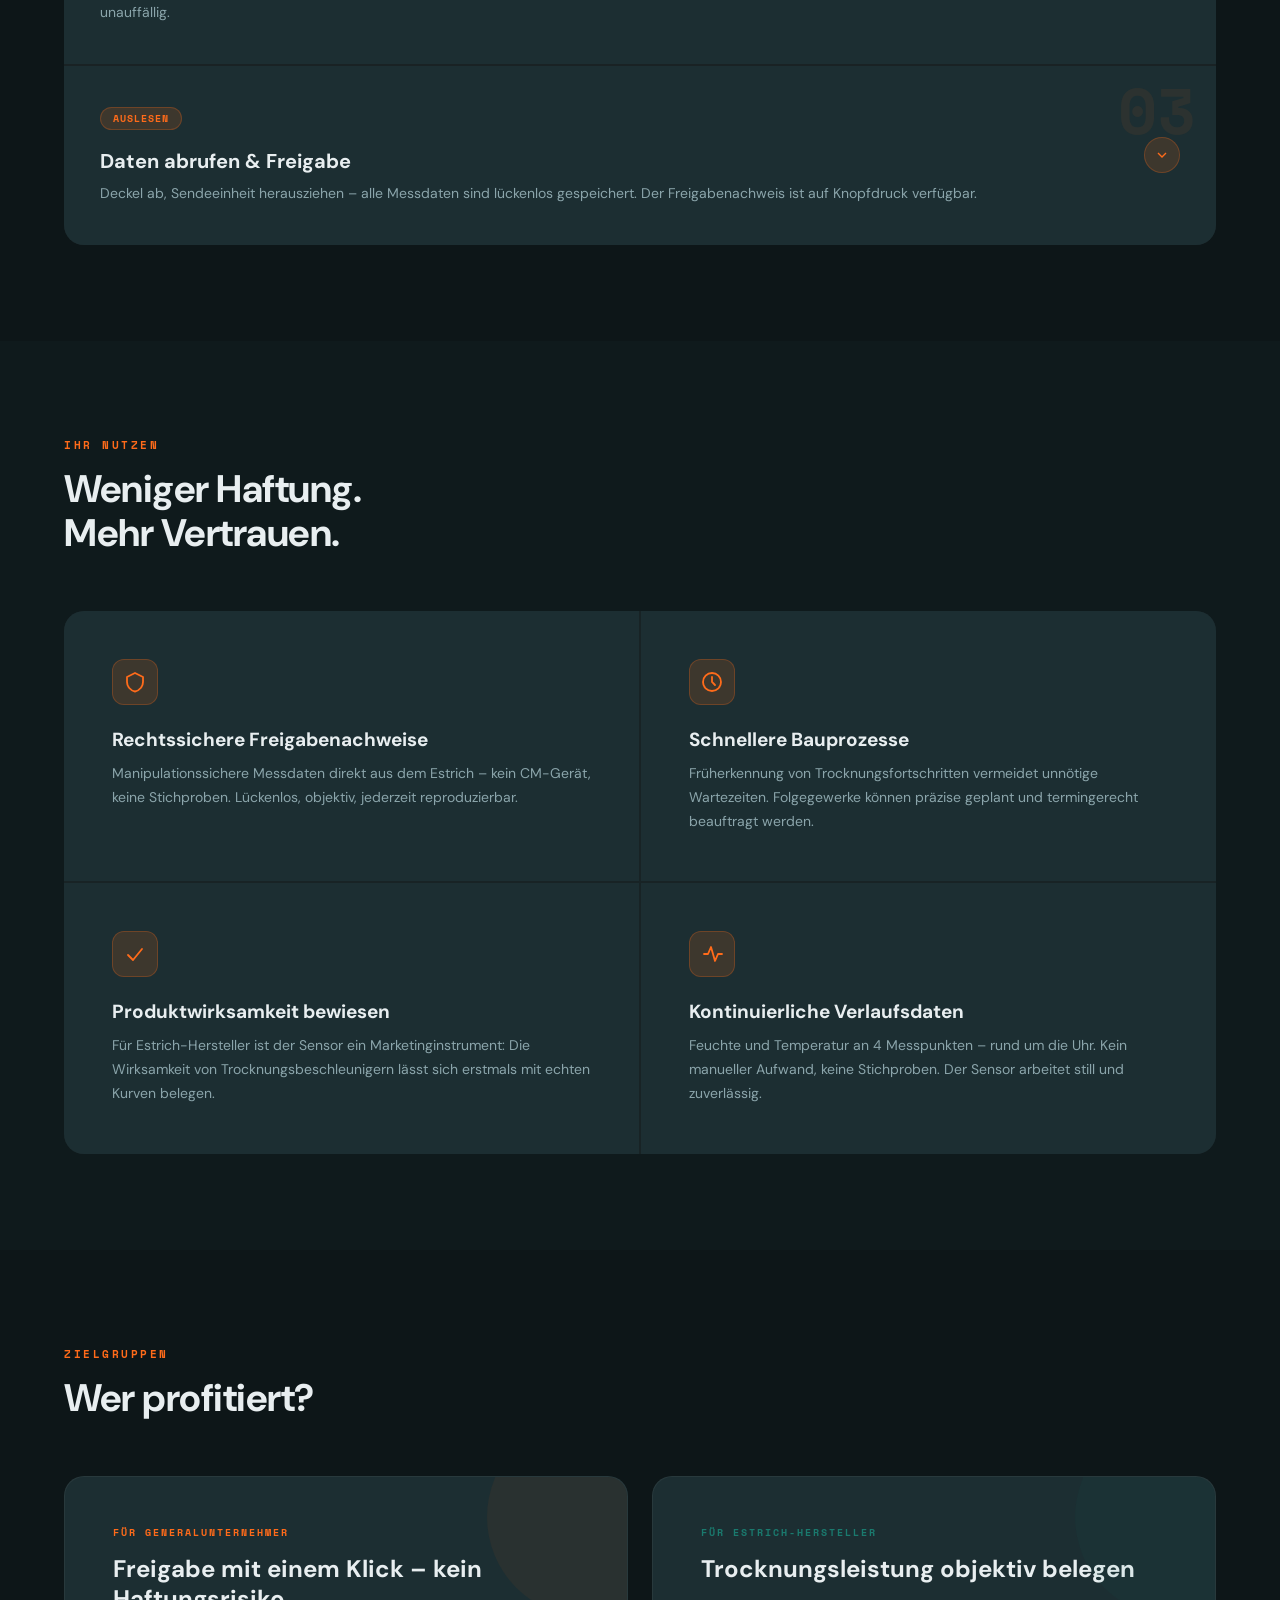
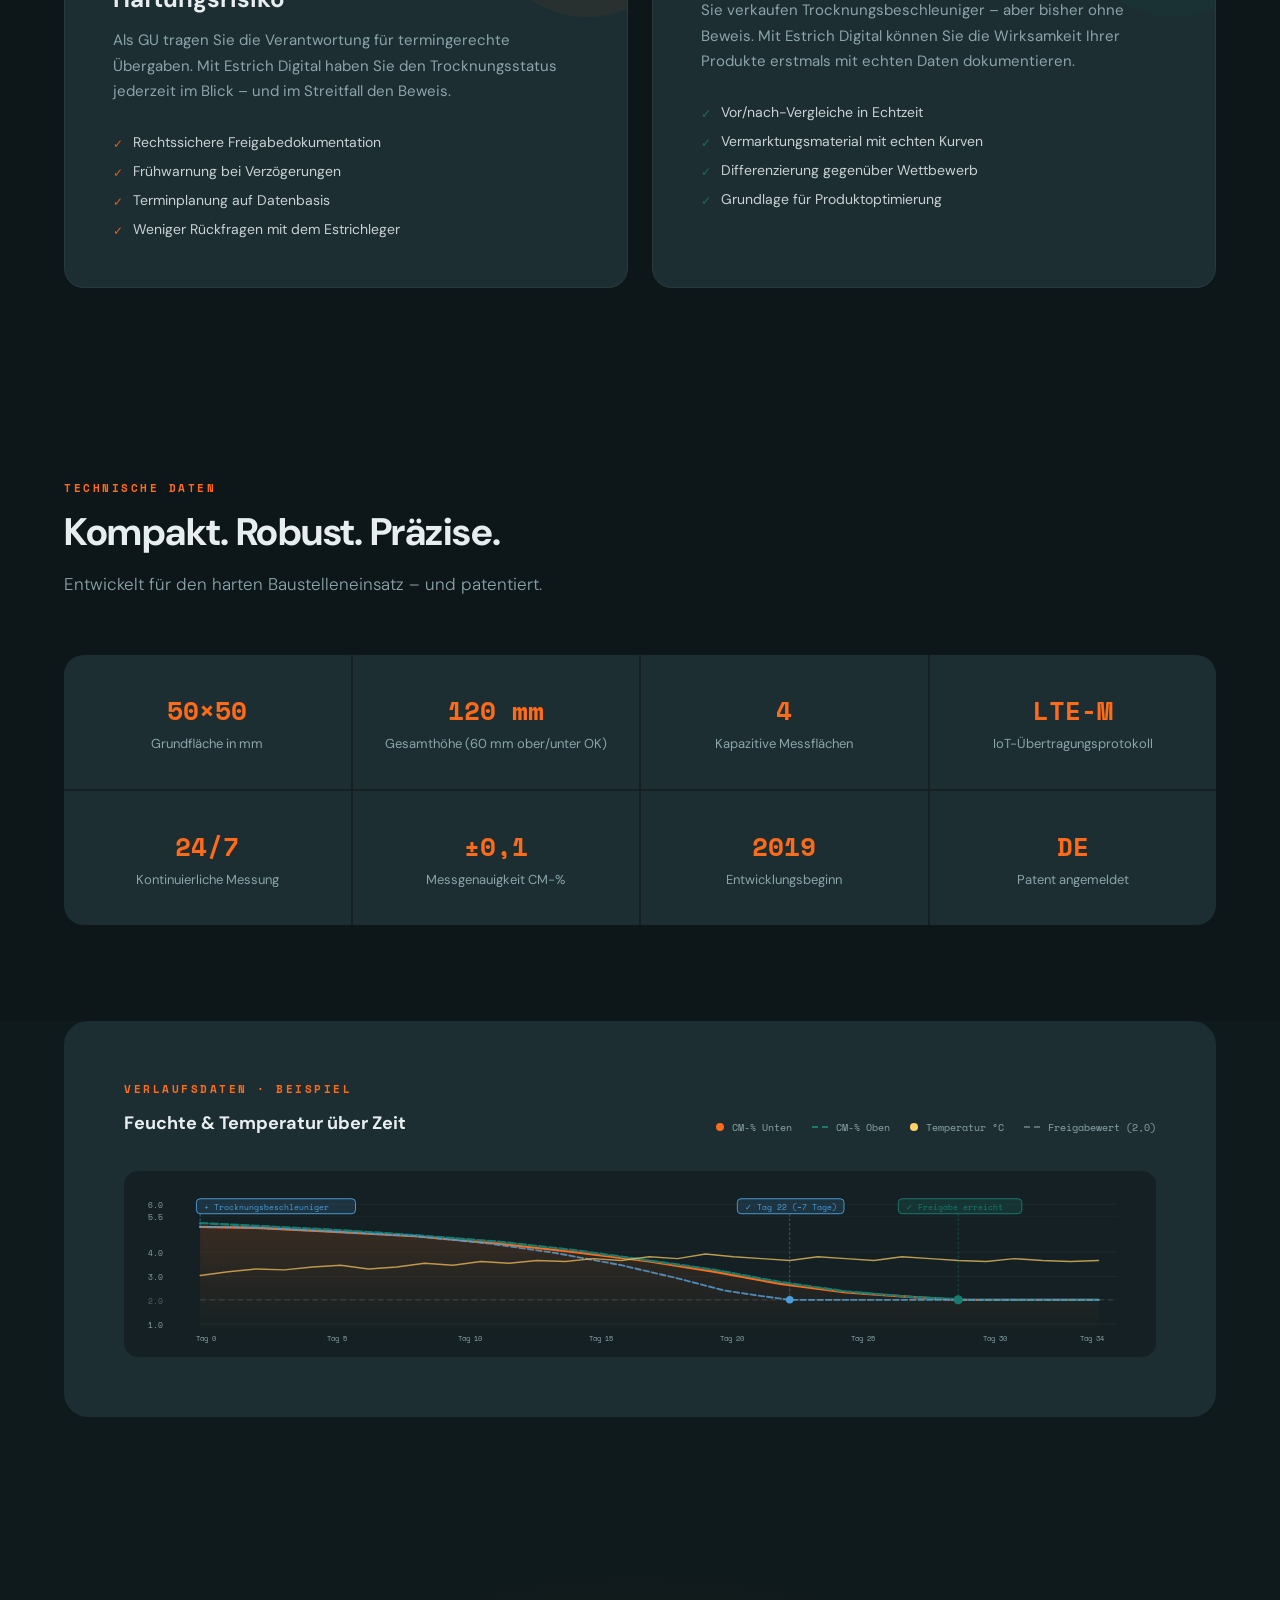
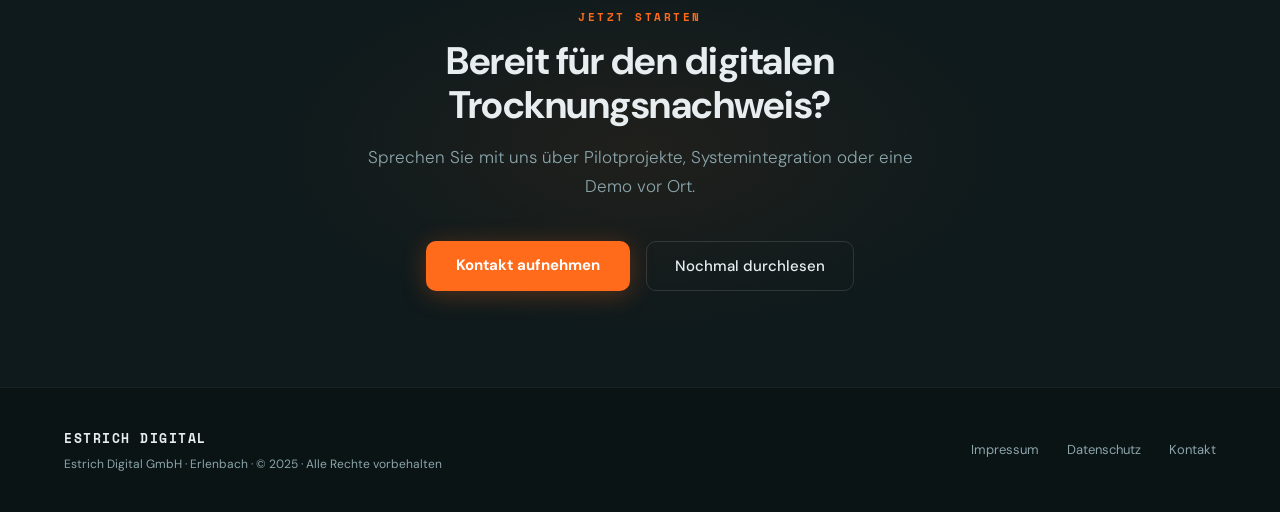
==== commit e6472383: "Drei-Schritte-Sektion zu klickbaren Akkordeons umgebaut Die drei Schritte unter "Lückenlose Dokument" ====
--- a/index.html
+++ b/index.html
@@ -114,8 +114,8 @@
   }
 
   .how-steps {
-    display: grid;
-    grid-template-columns: repeat(3, 1fr);
+    display: flex;
+    flex-direction: column;
     gap: 2px;
     background: rgba(255,255,255,0.05);
     border-radius: 20px;
@@ -169,6 +169,90 @@
     font-size: 14px;
     color: var(--grey);
     line-height: 1.65;
+  }
+
+  /* Accordion */
+  .how-step {
+    cursor: pointer;
+    user-select: none;
+  }
+
+  .how-step-header {
+    display: flex;
+    align-items: center;
+    justify-content: space-between;
+    gap: 16px;
+  }
+
+  .how-step-header-left {
+    flex: 1;
+    min-width: 0;
+  }
+
+  .how-step-toggle {
+    width: 36px;
+    height: 36px;
+    border-radius: 50%;
+    background: var(--orange-dim);
+    border: 1px solid rgba(255,107,26,0.25);
+    display: flex;
+    align-items: center;
+    justify-content: center;
+    flex-shrink: 0;
+    transition: transform 0.35s ease, background 0.3s;
+  }
+
+  .how-step-toggle svg {
+    width: 16px;
+    height: 16px;
+    stroke: var(--orange);
+    stroke-width: 2;
+    fill: none;
+  }
+
+  .how-step.active .how-step-toggle {
+    transform: rotate(180deg);
+    background: rgba(255,107,26,0.2);
+  }
+
+  .how-step-detail {
+    max-height: 0;
+    overflow: hidden;
+    transition: max-height 0.45s ease, opacity 0.35s ease;
+    opacity: 0;
+  }
+
+  .how-step.active .how-step-detail {
+    opacity: 1;
+  }
+
+  .how-step-detail-inner {
+    padding-top: 24px;
+    border-top: 1px solid rgba(255,255,255,0.06);
+    margin-top: 20px;
+  }
+
+  .how-step-detail-text {
+    font-size: 14px;
+    color: var(--grey);
+    line-height: 1.7;
+    margin-bottom: 20px;
+  }
+
+  .how-step-images {
+    display: flex;
+    gap: 12px;
+    flex-wrap: wrap;
+  }
+
+  .how-step-images img {
+    width: 100%;
+    max-width: 320px;
+    border-radius: 12px;
+    object-fit: cover;
+    aspect-ratio: 4/3;
+    background: var(--mid2);
+    border: 1px solid rgba(255,255,255,0.06);
   }
 
   /* ===== VALUE GRID ===== */
@@ -485,23 +569,65 @@
     <p class="section-sub" style="max-width:340px">Vom Einbau bis zur rechtssicheren Freigabe – alles digital nachvollziehbar.</p>
   </div>
   <div class="how-steps reveal">
-    <div class="how-step">
+    <div class="how-step" onclick="toggleStep(this)">
       <div class="how-step-num">01</div>
-      <div class="how-step-tag">Einbau</div>
-      <h3>Sensor wird eingebaut</h3>
-      <p>Der 50×50×120 mm Sensor wird beim Estricheinbau direkt eingesetzt. Er steht zunächst ~60 mm über – und beginnt sofort mit der kontinuierlichen Feuchtemessung.</p>
-    </div>
-    <div class="how-step">
+      <div class="how-step-header">
+        <div class="how-step-header-left">
+          <div class="how-step-tag">Einbau</div>
+          <h3>Sensor wird eingebaut</h3>
+          <p>Der 50×50×120 mm Sensor wird beim Estricheinbau direkt eingesetzt. Er steht zunächst ~60 mm über – und beginnt sofort mit der kontinuierlichen Feuchtemessung.</p>
+        </div>
+        <div class="how-step-toggle"><svg viewBox="0 0 24 24"><polyline points="6 9 12 15 18 9"/></svg></div>
+      </div>
+      <div class="how-step-detail">
+        <div class="how-step-detail-inner">
+          <p class="how-step-detail-text">Der Sensor wird während des Estricheinbaus direkt in die frische Masse eingesetzt – ohne zusätzlichen Arbeitsschritt. Die kompakte Bauform (50×50×120 mm) passt in jeden gängigen Estrichaufbau. Ab dem Moment der Platzierung beginnt die lückenlose, automatische Aufzeichnung der Restfeuchte. So entsteht von Anfang an eine vollständige Dokumentation – ganz ohne manuelles Zutun.</p>
+          <div class="how-step-images">
+            <img src="assets/images/step-01a.svg" alt="Sensor wird in frischen Estrich eingesetzt">
+            <img src="assets/images/step-01b.svg" alt="Eingebauter Sensor im Estrich">
+          </div>
+        </div>
+      </div>
+    </div>
+    <div class="how-step" onclick="toggleStep(this)">
       <div class="how-step-num">02</div>
-      <div class="how-step-tag">Kürzen</div>
-      <h3>Überstand abschneiden</h3>
-      <p>Nach dem Abbinden wird der überstehende Teil bündig mit dem Estrich abgeschnitten. Der Schutzdeckel wird aufgesetzt – keine Stolperkante, optisch unauffällig.</p>
-    </div>
-    <div class="how-step">
+      <div class="how-step-header">
+        <div class="how-step-header-left">
+          <div class="how-step-tag">Kürzen</div>
+          <h3>Überstand abschneiden</h3>
+          <p>Nach dem Abbinden wird der überstehende Teil bündig mit dem Estrich abgeschnitten. Der Schutzdeckel wird aufgesetzt – keine Stolperkante, optisch unauffällig.</p>
+        </div>
+        <div class="how-step-toggle"><svg viewBox="0 0 24 24"><polyline points="6 9 12 15 18 9"/></svg></div>
+      </div>
+      <div class="how-step-detail">
+        <div class="how-step-detail-inner">
+          <p class="how-step-detail-text">Sobald der Estrich ausgehärtet ist, wird der überstehende Teil des Sensors mit einer handelsüblichen Säge bündig abgeschnitten. Anschließend wird der mitgelieferte Schutzdeckel aufgesetzt. Das Ergebnis: eine ebene, stolperfreie Oberfläche, die optisch kaum auffällt. Der Sensor misst währenddessen im Inneren zuverlässig weiter.</p>
+          <div class="how-step-images">
+            <img src="assets/images/step-02a.svg" alt="Überstand wird bündig abgeschnitten">
+            <img src="assets/images/step-02b.svg" alt="Schutzdeckel auf dem Sensor">
+          </div>
+        </div>
+      </div>
+    </div>
+    <div class="how-step" onclick="toggleStep(this)">
       <div class="how-step-num">03</div>
-      <div class="how-step-tag">Auslesen</div>
-      <h3>Daten abrufen & Freigabe</h3>
-      <p>Deckel ab, Sendeeinheit herausziehen – alle Messdaten sind lückenlos gespeichert. Der Freigabenachweis ist auf Knopfdruck verfügbar.</p>
+      <div class="how-step-header">
+        <div class="how-step-header-left">
+          <div class="how-step-tag">Auslesen</div>
+          <h3>Daten abrufen & Freigabe</h3>
+          <p>Deckel ab, Sendeeinheit herausziehen – alle Messdaten sind lückenlos gespeichert. Der Freigabenachweis ist auf Knopfdruck verfügbar.</p>
+        </div>
+        <div class="how-step-toggle"><svg viewBox="0 0 24 24"><polyline points="6 9 12 15 18 9"/></svg></div>
+      </div>
+      <div class="how-step-detail">
+        <div class="how-step-detail-inner">
+          <p class="how-step-detail-text">Zum Auslesen wird einfach der Schutzdeckel entfernt und die Sendeeinheit herausgezogen. Sämtliche Messwerte sind lückenlos im Sensor gespeichert und werden per App oder Auslesestation übertragen. Der rechtssichere Freigabenachweis – inklusive Temperatur- und Feuchteverlauf – steht sofort als PDF zur Verfügung. Kein Nachrechnen, kein Interpretationsspielraum.</p>
+          <div class="how-step-images">
+            <img src="assets/images/step-03a.svg" alt="Sendeeinheit wird herausgezogen">
+            <img src="assets/images/step-03b.svg" alt="Freigabenachweis auf dem Display">
+          </div>
+        </div>
+      </div>
     </div>
   </div>
 </section>
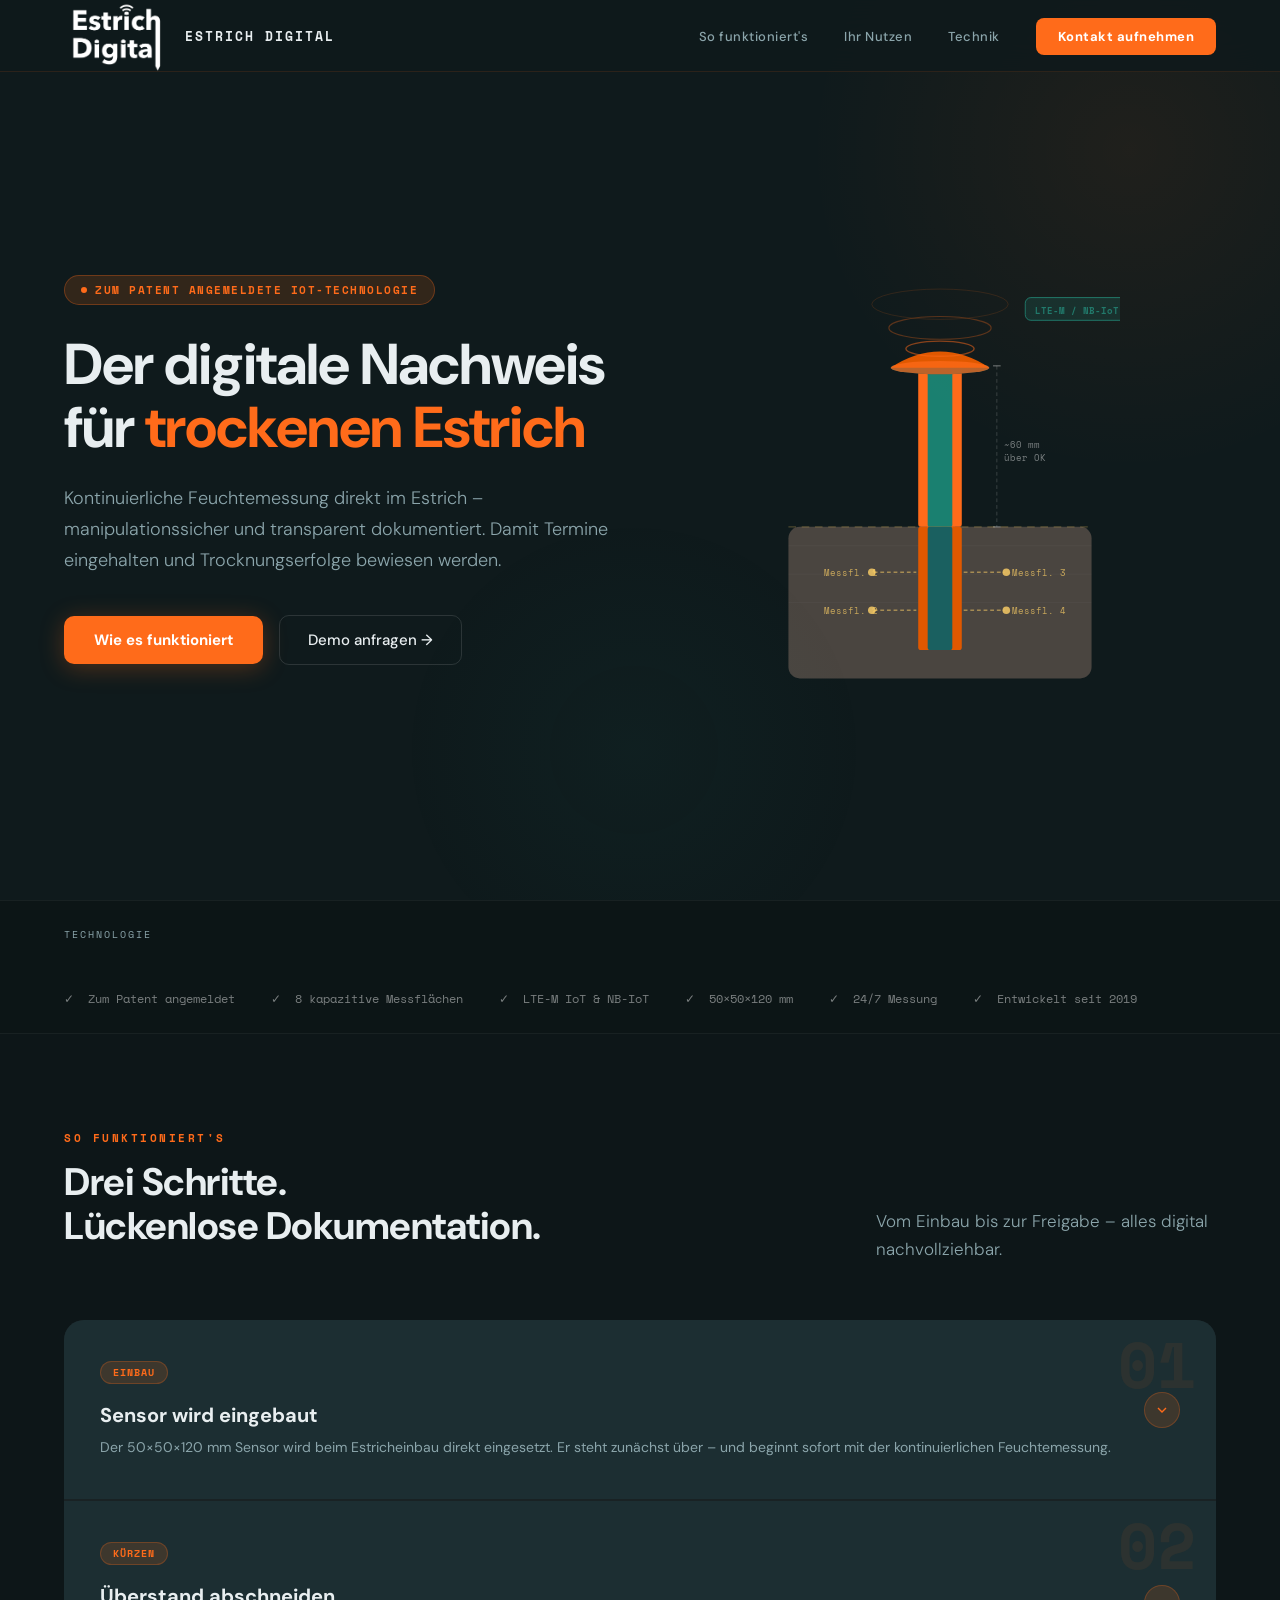
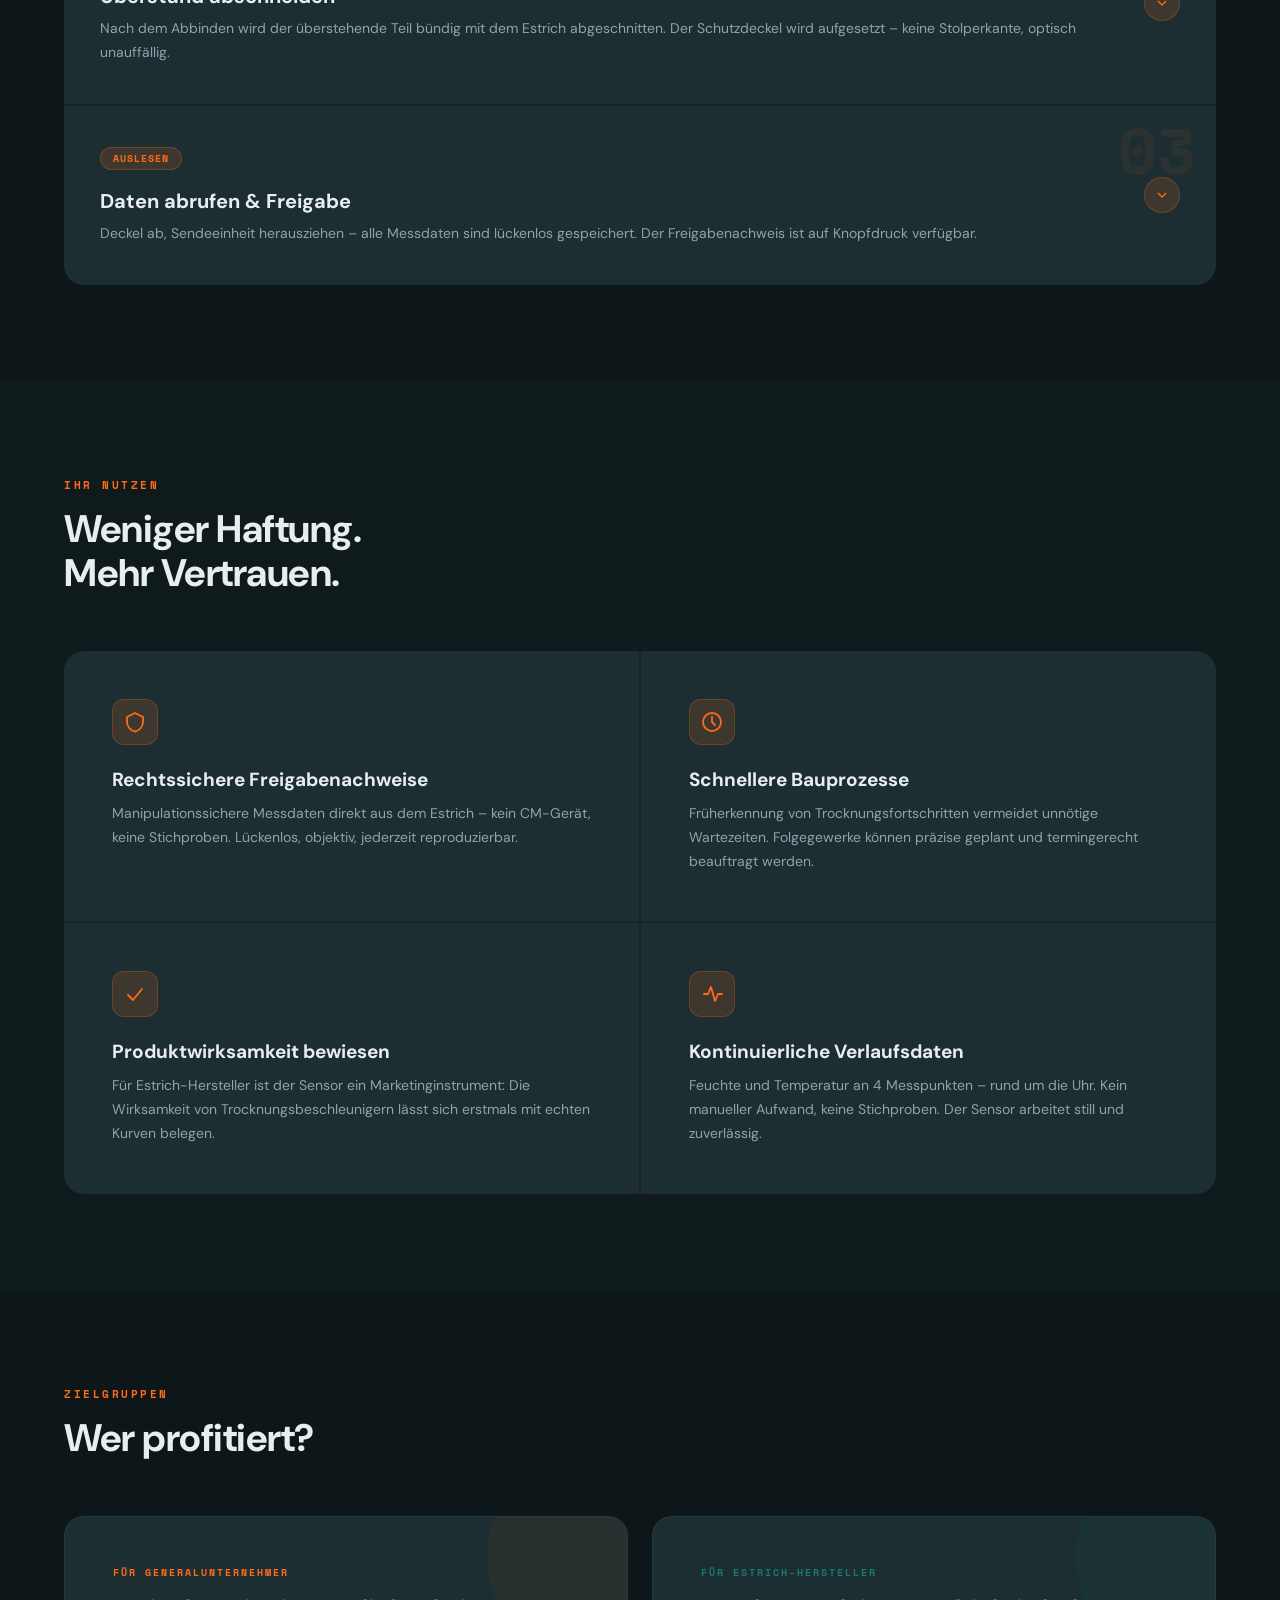
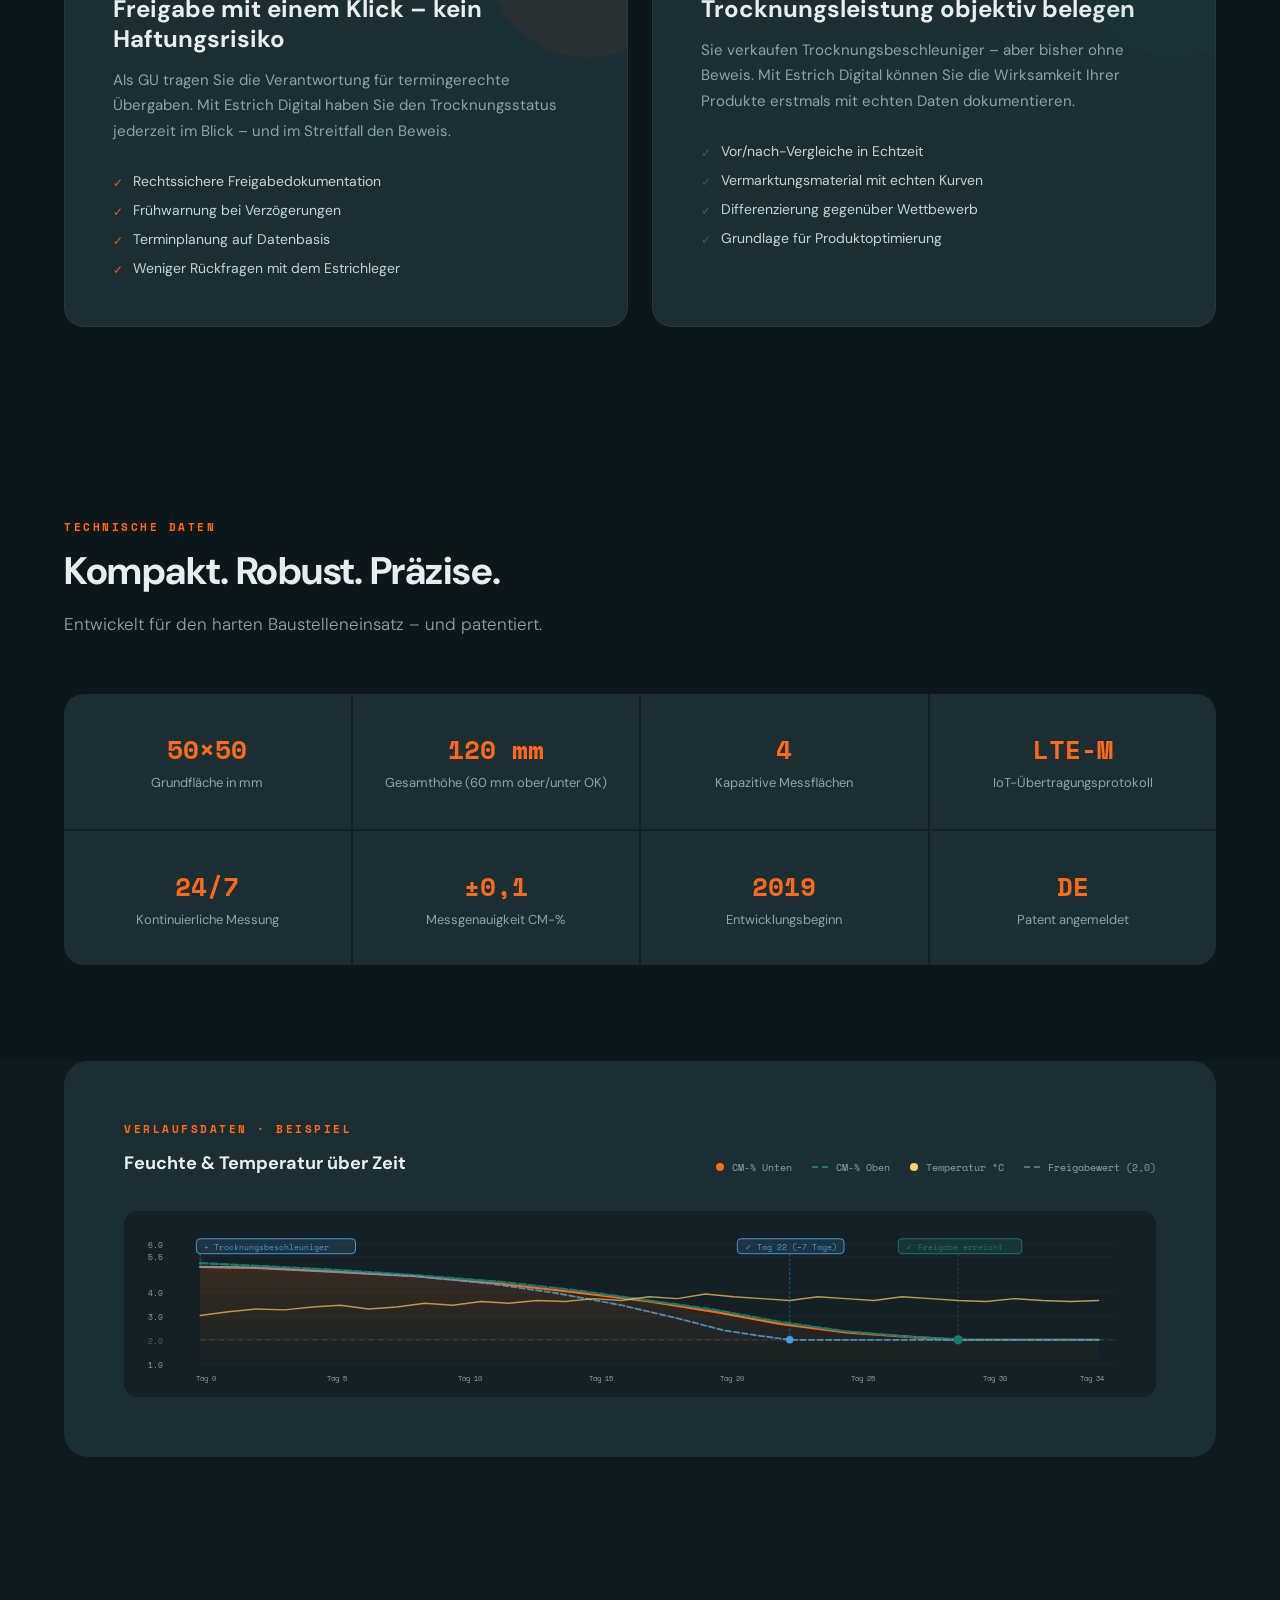
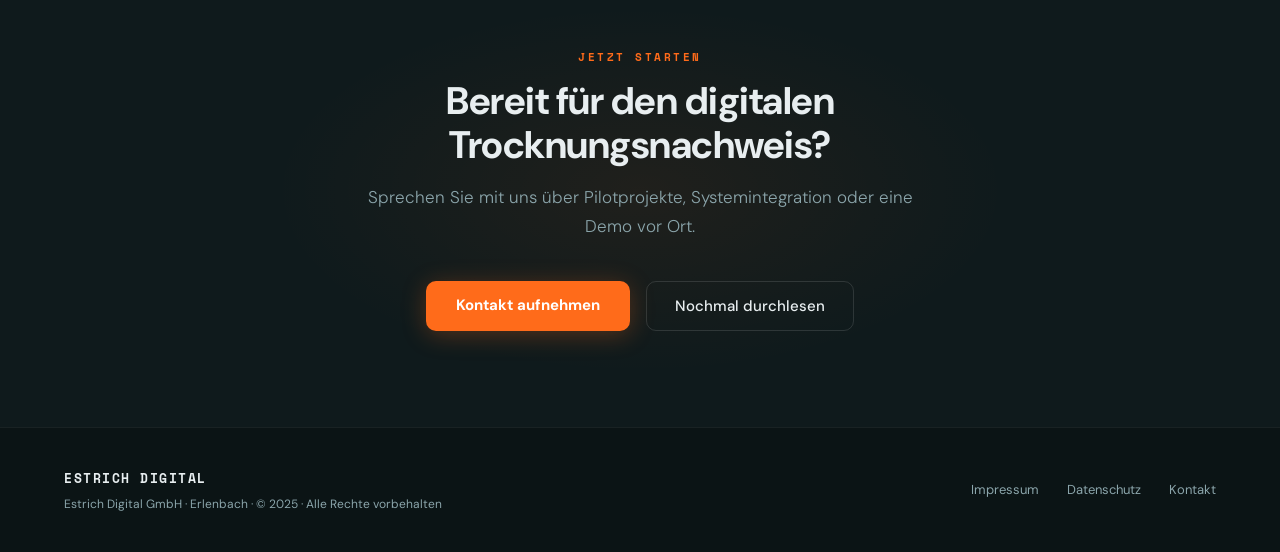
==== commit c08cfa6f: "Texte aktualisiert und NB-IoT Label im SVG verbreitert - "Patentiert" → "Zum Patent angemeldet" - "r" ====
--- a/index.html
+++ b/index.html
@@ -494,10 +494,10 @@
   <div>
     <div class="hero-badge">
       <span class="hero-badge-dot"></span>
-      Patentierte IoT-Technologie
+      Zum Patent angemeldete IoT-Technologie
     </div>
     <h1 class="hero-h1">Der digitale Nachweis<br>für <em>trockenen Estrich</em></h1>
-    <p class="hero-sub">Kontinuierliche Feuchtemessung direkt im Estrich – manipulationssicher, rechtssicher dokumentiert. Damit Termine eingehalten und Trocknungserfolge bewiesen werden.</p>
+    <p class="hero-sub">Kontinuierliche Feuchtemessung direkt im Estrich – manipulationssicher und transparent dokumentiert. Damit Termine eingehalten und Trocknungserfolge bewiesen werden.</p>
     <div class="hero-actions">
       <a href="#how" class="btn-primary">Wie es funktioniert</a>
       <a href="pages/kontakt.html" class="btn-secondary">Demo anfragen →</a>
@@ -539,8 +539,8 @@
         <ellipse cx="190" cy="112" rx="36" ry="8" stroke="#FF6B1A" stroke-width="1.5" fill="none" opacity="0.5"/>
         <ellipse cx="190" cy="90"  rx="54" ry="12" stroke="#FF6B1A" stroke-width="1.2" fill="none" opacity="0.3"/>
         <ellipse cx="190" cy="65"  rx="72" ry="16" stroke="#FF6B1A" stroke-width="1"   fill="none" opacity="0.15"/>
-        <rect x="290" y="58" width="68" height="24" rx="6" fill="rgba(26,122,110,0.22)" stroke="#1A7A6E" stroke-width="1"/>
-        <text x="304" y="75" fill="#1A7A6E" font-family="Space Mono,monospace" font-size="9" font-weight="700">LTE-M</text>
+        <rect x="280" y="58" width="110" height="24" rx="6" fill="rgba(26,122,110,0.22)" stroke="#1A7A6E" stroke-width="1"/>
+        <text x="335" y="75" fill="#1A7A6E" font-family="Space Mono,monospace" font-size="9" font-weight="700" text-anchor="middle">LTE-M / NB-IoT</text>
       </svg>
     </div>
   </div>
@@ -550,9 +550,9 @@
 <div class="trust-bar">
   <span class="trust-label">Technologie</span>
   <div class="trust-items">
-    <span class="trust-item">✓&nbsp; Patentiert</span>
-    <span class="trust-item">✓&nbsp; 4 kapazitive Messflächen</span>
-    <span class="trust-item">✓&nbsp; LTE-M IoT</span>
+    <span class="trust-item">✓&nbsp; Zum Patent angemeldet</span>
+    <span class="trust-item">✓&nbsp; 8 kapazitive Messflächen</span>
+    <span class="trust-item">✓&nbsp; LTE-M IoT & NB-IoT</span>
     <span class="trust-item">✓&nbsp; 50×50×120 mm</span>
     <span class="trust-item">✓&nbsp; 24/7 Messung</span>
     <span class="trust-item">✓&nbsp; Entwickelt seit 2019</span>
@@ -566,7 +566,7 @@
       <div class="section-eyebrow">So funktioniert's</div>
       <h2 class="section-title">Drei Schritte.<br>Lückenlose Dokumentation.</h2>
     </div>
-    <p class="section-sub" style="max-width:340px">Vom Einbau bis zur rechtssicheren Freigabe – alles digital nachvollziehbar.</p>
+    <p class="section-sub" style="max-width:340px">Vom Einbau bis zur Freigabe – alles digital nachvollziehbar.</p>
   </div>
   <div class="how-steps reveal">
     <div class="how-step" onclick="toggleStep(this)">
@@ -575,13 +575,13 @@
         <div class="how-step-header-left">
           <div class="how-step-tag">Einbau</div>
           <h3>Sensor wird eingebaut</h3>
-          <p>Der 50×50×120 mm Sensor wird beim Estricheinbau direkt eingesetzt. Er steht zunächst ~60 mm über – und beginnt sofort mit der kontinuierlichen Feuchtemessung.</p>
+          <p>Der 50×50×120 mm Sensor wird beim Estricheinbau direkt eingesetzt. Er steht zunächst über – und beginnt sofort mit der kontinuierlichen Feuchtemessung.</p>
         </div>
         <div class="how-step-toggle"><svg viewBox="0 0 24 24"><polyline points="6 9 12 15 18 9"/></svg></div>
       </div>
       <div class="how-step-detail">
         <div class="how-step-detail-inner">
-          <p class="how-step-detail-text">Der Sensor wird während des Estricheinbaus direkt in die frische Masse eingesetzt – ohne zusätzlichen Arbeitsschritt. Die kompakte Bauform (50×50×120 mm) passt in jeden gängigen Estrichaufbau. Ab dem Moment der Platzierung beginnt die lückenlose, automatische Aufzeichnung der Restfeuchte. So entsteht von Anfang an eine vollständige Dokumentation – ganz ohne manuelles Zutun.</p>
+          <p class="how-step-detail-text">Der Sensor wird während des Estricheinbaus direkt in die frische Masse eingesetzt. Bei Fließestrich wird eine Montageplatte verwendet um ein Aufschwimmen zu vermeiden. Bei erdfeuchtem Estrich ist es nicht zwingend nötig, wird aber für einen korrekten Abstand zur Fußbodenheizung empfohlen. Ab dem Moment der Platzierung beginnt die lückenlose, automatische Aufzeichnung der Restfeuchte. So entsteht von Anfang an eine vollständige Dokumentation – ganz ohne manuelles Zutun.</p>
           <div class="how-step-images">
             <img src="assets/images/step-01a.svg" alt="Sensor wird in frischen Estrich eingesetzt">
             <img src="assets/images/step-01b.svg" alt="Eingebauter Sensor im Estrich">
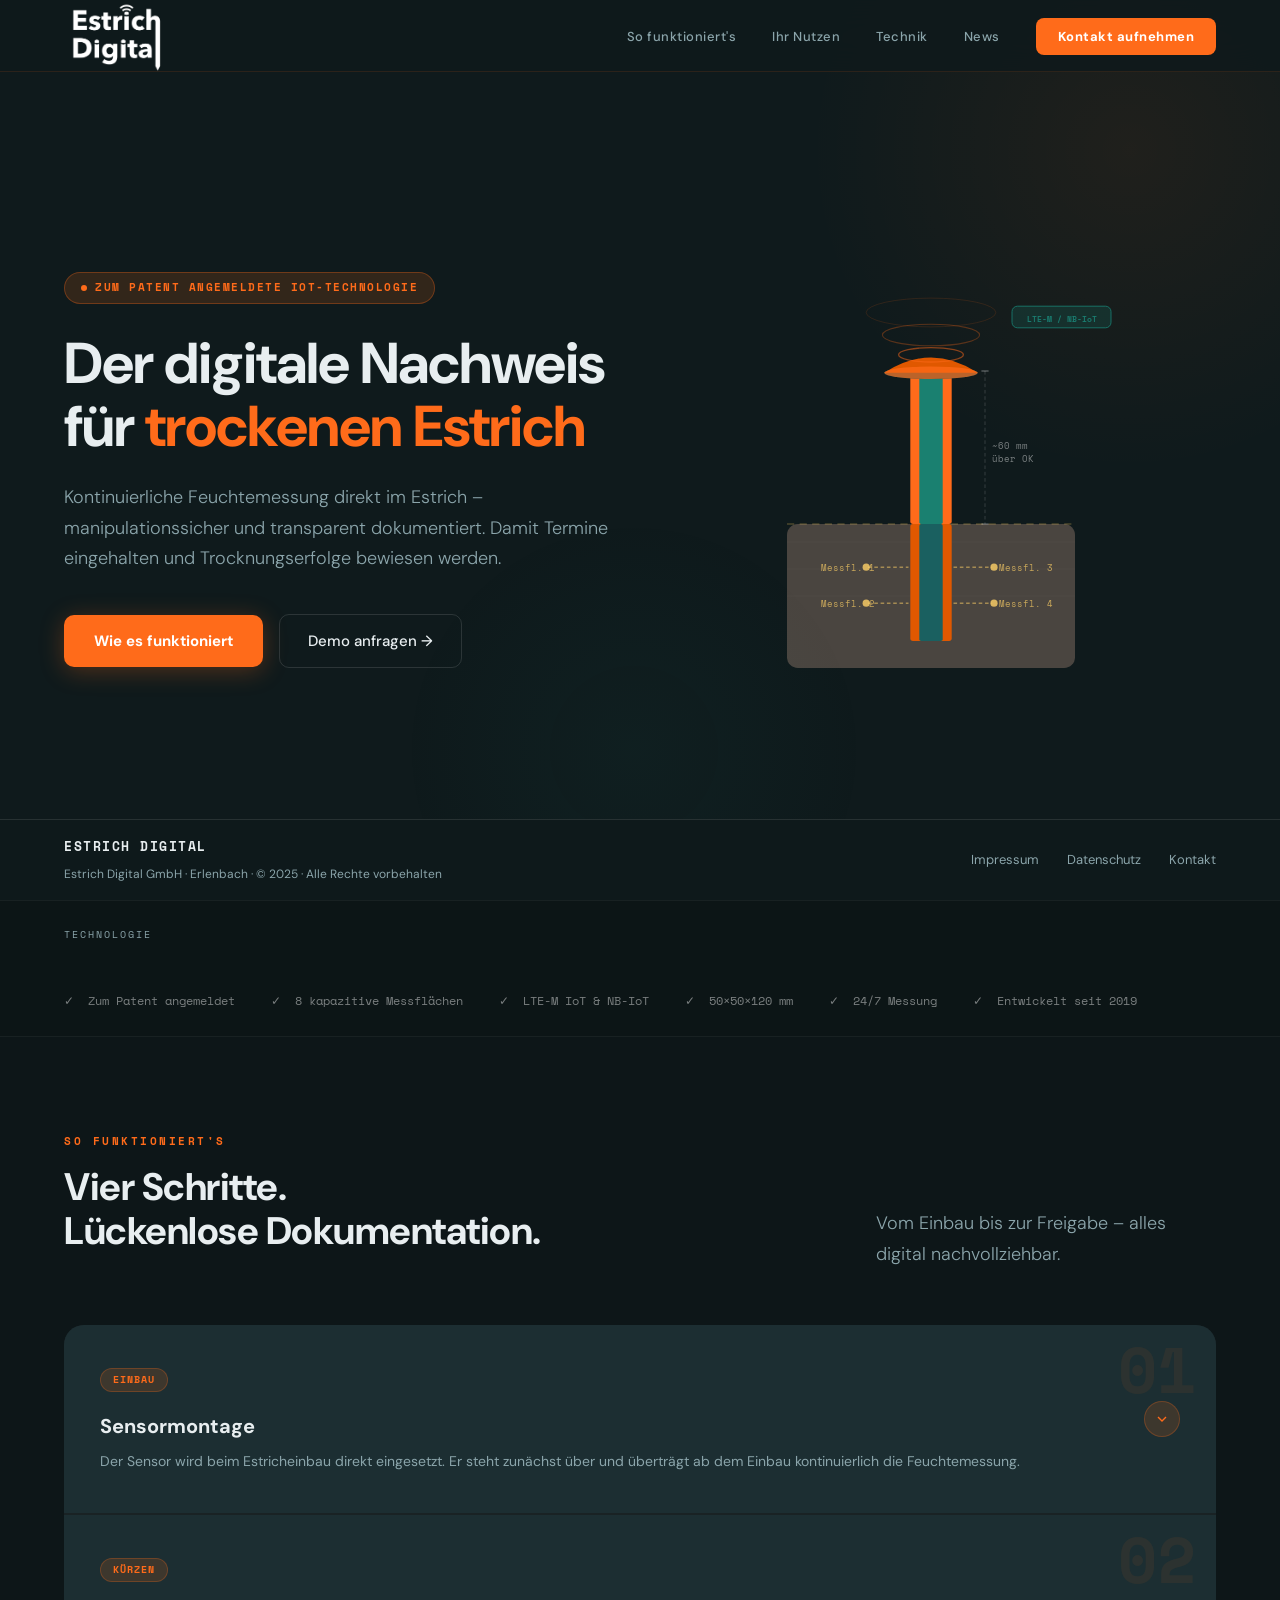
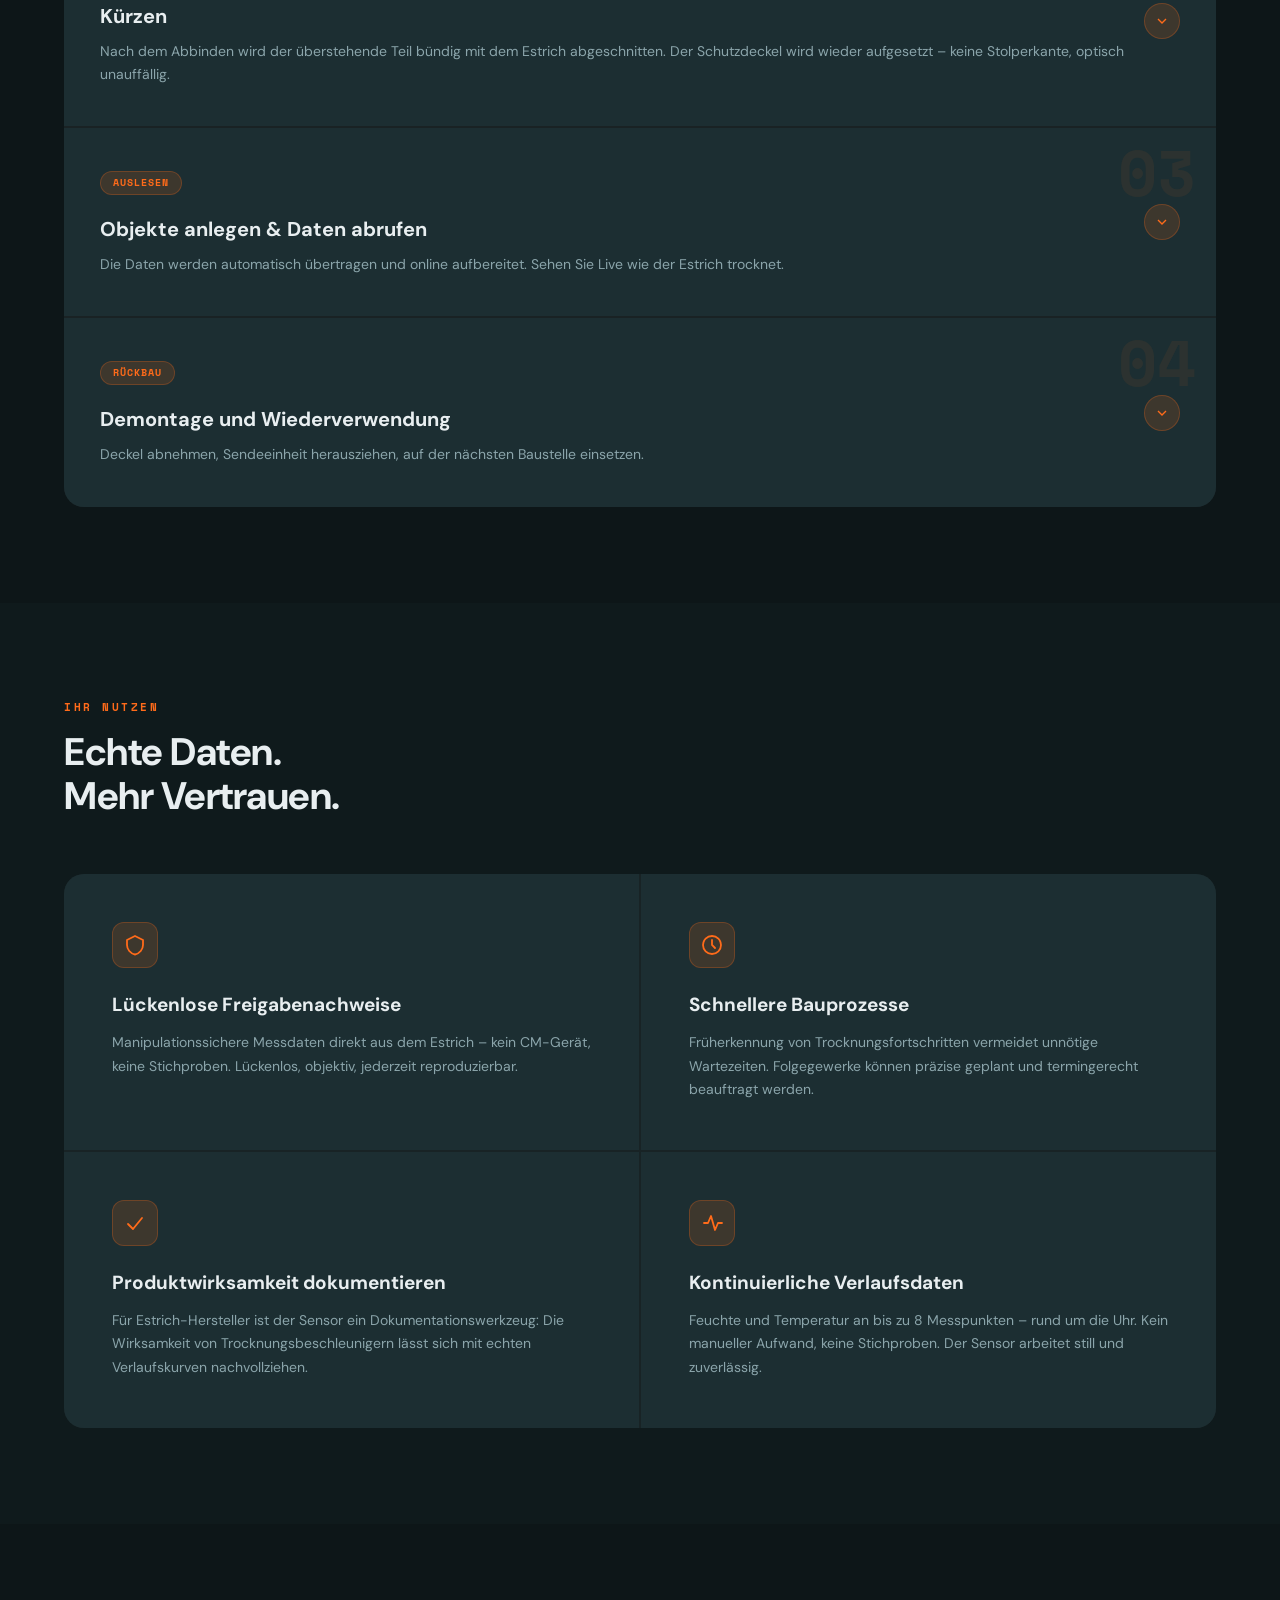
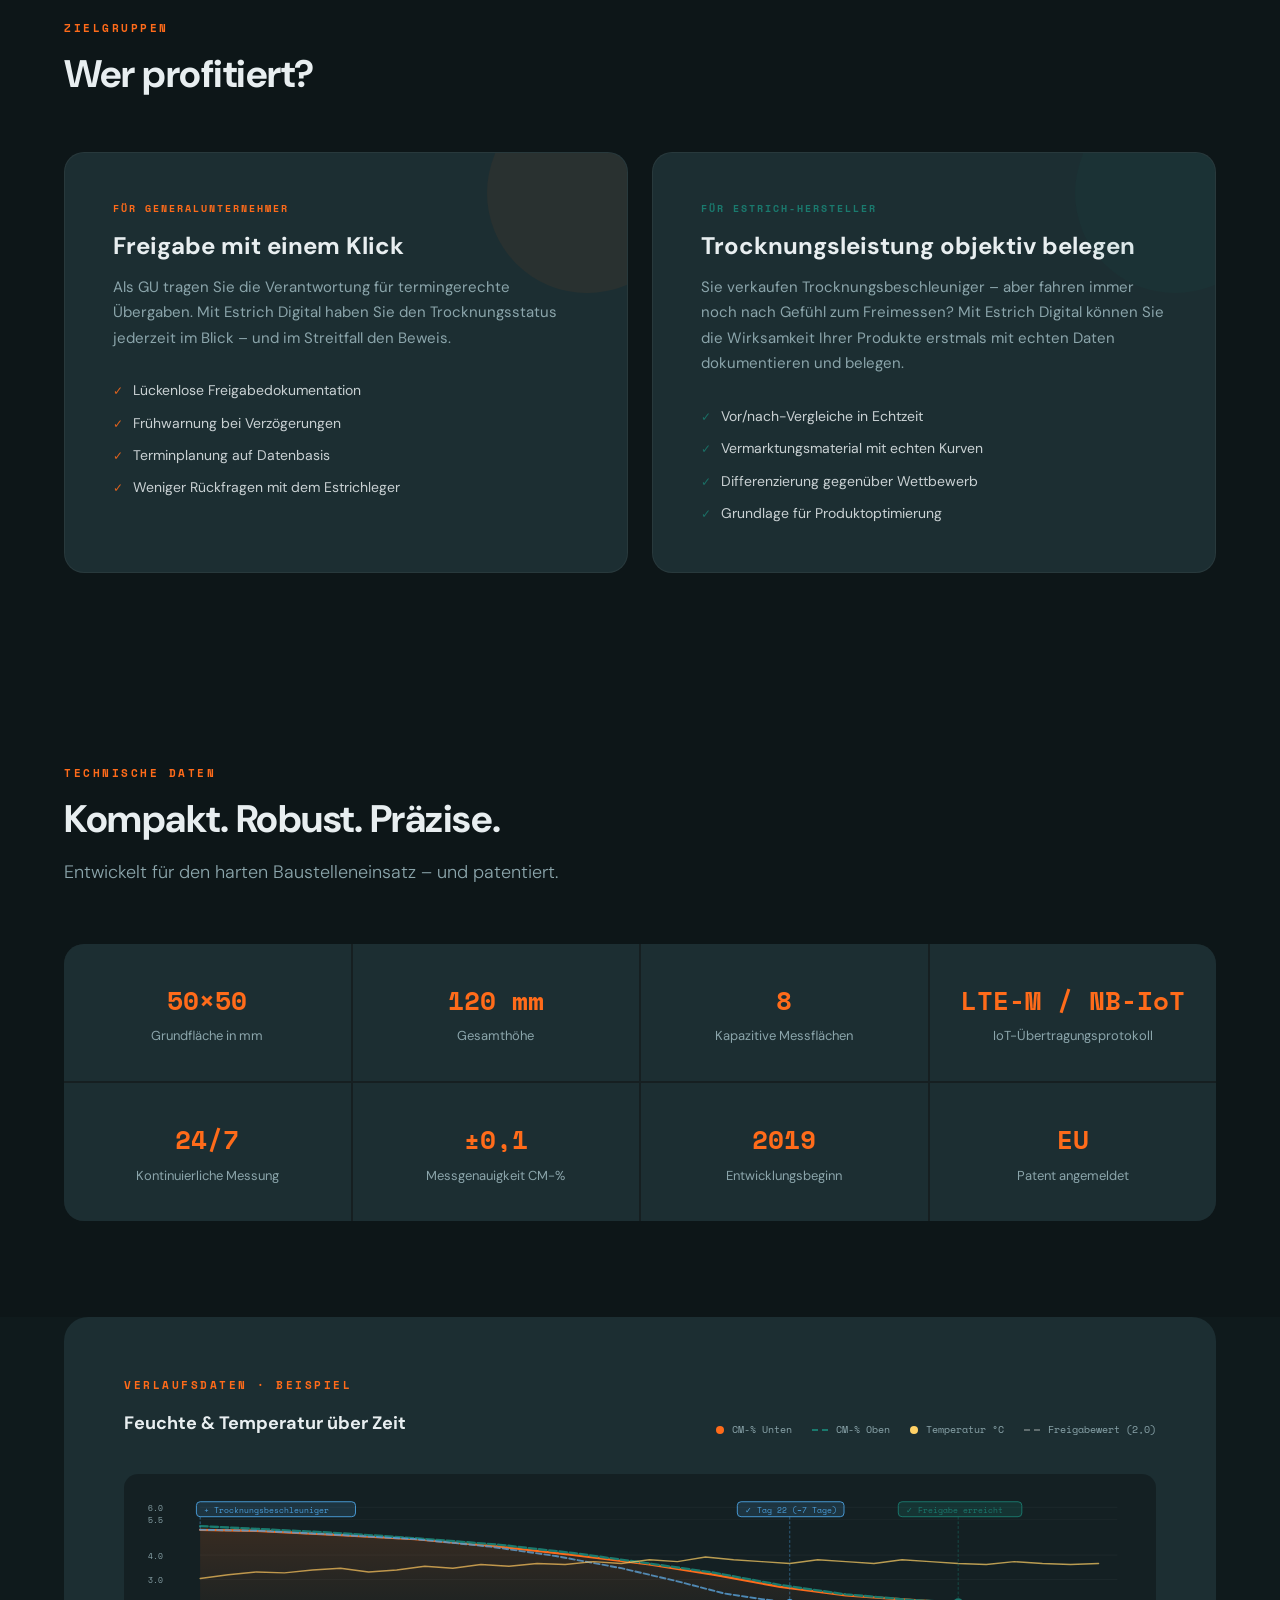
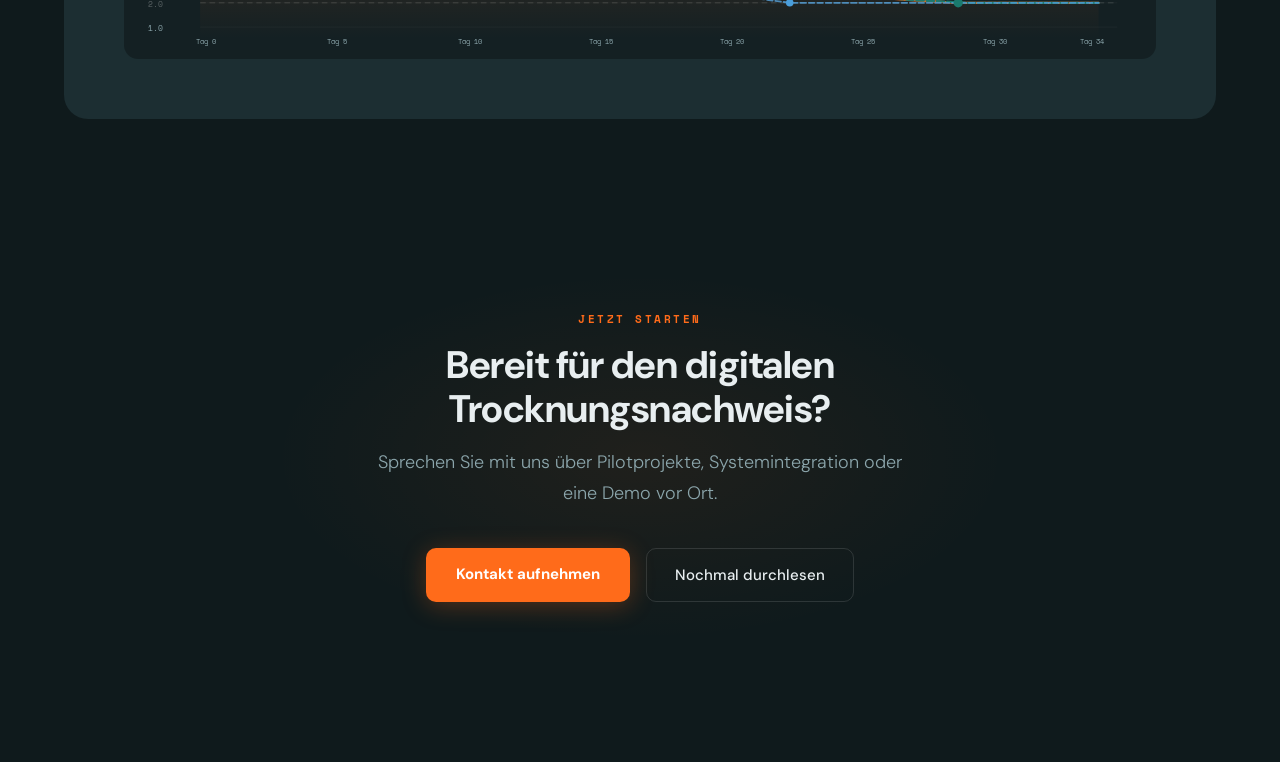
==== commit 79c6ede4: "Alle .html-Verweise auf .php umgestellt Sämtliche Nav-Links, Footer-Links und CTAs in allen Seiten (" ====
--- a/index.html
+++ b/index.html
@@ -3,6 +3,7 @@
 <head>
 <meta charset="UTF-8">
 <meta name="viewport" content="width=device-width, initial-scale=1.0">
+<link rel="icon" type="image/svg+xml" href="favicon.svg">
 <meta name="description" content="Estrich Digital – Der digitale Nachweis für trockenen Estrich. IoT-Feuchtemessung direkt im Estrich, manipulationssicher und rechtssicher dokumentiert.">
 <title>Estrich Digital – Der digitale Nachweis für trockenen Estrich</title>
 <link rel="stylesheet" href="assets/css/main.css">
@@ -253,6 +254,51 @@
     aspect-ratio: 4/3;
     background: var(--mid2);
     border: 1px solid rgba(255,255,255,0.06);
+    cursor: pointer;
+    transition: transform 0.2s, box-shadow 0.2s;
+  }
+
+  .how-step-images img:hover {
+    transform: scale(1.03);
+    box-shadow: 0 4px 20px rgba(0,0,0,0.4);
+  }
+
+  /* ===== LIGHTBOX ===== */
+  .lightbox-overlay {
+    display: none;
+    position: fixed;
+    top: 0; left: 0; right: 0; bottom: 0;
+    background: rgba(0,0,0,0.9);
+    z-index: 99999;
+    justify-content: center;
+    align-items: center;
+    cursor: zoom-out;
+  }
+
+  .lightbox-overlay.active {
+    display: flex;
+  }
+
+  .lightbox-overlay img {
+    max-width: 90vw;
+    max-height: 90vh;
+    border-radius: 8px;
+    object-fit: contain;
+    box-shadow: 0 0 40px rgba(0,0,0,0.6);
+  }
+
+  .lightbox-close {
+    position: fixed;
+    top: 20px;
+    right: 24px;
+    font-size: 36px;
+    color: #fff;
+    cursor: pointer;
+    z-index: 100000;
+    background: none;
+    border: none;
+    font-family: sans-serif;
+    line-height: 1;
   }
 
   /* ===== VALUE GRID ===== */
@@ -471,21 +517,75 @@
   .cta-section .section-sub { margin: 0 auto 40px; }
 
   .cta-actions { display: flex; gap: 16px; justify-content: center; flex-wrap: wrap; }
+
+  /* ===== MOBILE ===== */
+  @media (max-width: 768px) {
+    .hero, .how, .value-section, .audiences-section, .specs-section, .chart-wrap-outer, .cta-section, .trust-bar {
+      position: relative;
+      z-index: 1;
+    }
+
+    .hero {
+      grid-template-columns: 1fr;
+      padding: 100px 20px 50px;
+      min-height: auto;
+      gap: 32px;
+    }
+
+    .hero-visual { order: -1; max-height: 300px; }
+    .hero-visual svg { max-height: 280px; }
+
+    .hero-h1 { font-size: 32px; }
+    .hero-sub { font-size: 16px; }
+
+    .hero-actions { flex-direction: column; gap: 12px; }
+    .hero-actions a { text-align: center; width: 100%; }
+
+    .how { padding: 50px 20px; }
+    .how-step { padding: 24px 20px; }
+    .how-step-num { font-size: 40px; top: 8px; right: 12px; }
+    .how-step h3 { font-size: 17px; }
+
+    .how-step-images { flex-direction: column; }
+    .how-step-images img { max-width: 100%; }
+
+    .value-section { padding: 50px 20px; }
+    .value-grid { grid-template-columns: 1fr; }
+    .value-card { padding: 32px 24px; }
+
+    .audiences-section { padding: 50px 20px; }
+    .audience-grid { grid-template-columns: 1fr; }
+    .audience-card { padding: 32px 24px; }
+
+    .specs-section { padding: 50px 20px; }
+    .specs-grid { grid-template-columns: repeat(2, 1fr); }
+    .spec-item { padding: 24px 16px; }
+    .spec-value { font-size: 20px; }
+
+    .chart-wrap-outer { padding: 0 20px 50px; }
+    .chart-section-inner { padding: 30px 16px; }
+    .chart-header { flex-direction: column; align-items: flex-start; }
+
+    .cta-section { padding: 50px 20px; }
+  }
 </style>
 </head>
 <body>
 
 <!-- NAV -->
 <nav>
-  <a href="index.html" class="nav-logo">
+  <a href="index.php" class="nav-logo">
     <img src="assets/images/logo.png" alt="Estrich Digital Logo"/>
-    <span class="nav-wordmark">ESTRICH DIGITAL</span>
   </a>
+  <button class="nav-hamburger" onclick="toggleNav(this)" aria-label="Menü">
+    <span></span><span></span><span></span>
+  </button>
   <ul class="nav-links">
-    <li><a href="#how">So funktioniert's</a></li>
-    <li><a href="#value">Ihr Nutzen</a></li>
-    <li><a href="#technik">Technik</a></li>
-    <li><a href="pages/kontakt.html" class="nav-cta">Kontakt aufnehmen</a></li>
+    <li><a href="#how" onclick="closeNav()">So funktioniert's</a></li>
+    <li><a href="#value" onclick="closeNav()">Ihr Nutzen</a></li>
+    <li><a href="#technik" onclick="closeNav()">Technik</a></li>
+    <li><a href="pages/news.php">News</a></li>
+    <li><a href="pages/kontakt.php" class="nav-cta">Kontakt aufnehmen</a></li>
   </ul>
 </nav>
 
@@ -500,13 +600,13 @@
     <p class="hero-sub">Kontinuierliche Feuchtemessung direkt im Estrich – manipulationssicher und transparent dokumentiert. Damit Termine eingehalten und Trocknungserfolge bewiesen werden.</p>
     <div class="hero-actions">
       <a href="#how" class="btn-primary">Wie es funktioniert</a>
-      <a href="pages/kontakt.html" class="btn-secondary">Demo anfragen →</a>
+      <a href="pages/kontakt.php" class="btn-secondary">Demo anfragen →</a>
     </div>
   </div>
 
   <div class="hero-visual">
     <div style="width:360px; height:460px;" class="float">
-      <svg viewBox="0 0 380 480" fill="none" xmlns="http://www.w3.org/2000/svg" style="width:100%;height:100%;">
+      <svg viewBox="0 0 400 480" fill="none" xmlns="http://www.w3.org/2000/svg" style="width:100%;height:100%;">
         <rect x="30" y="300" width="320" height="160" rx="12" fill="#4A4540"/>
         <line x1="30" y1="320" x2="350" y2="320" stroke="rgba(255,255,255,0.03)" stroke-width="1"/>
         <line x1="30" y1="350" x2="350" y2="350" stroke="rgba(255,255,255,0.03)" stroke-width="1"/>
@@ -564,7 +664,7 @@
   <div class="how-header reveal">
     <div>
       <div class="section-eyebrow">So funktioniert's</div>
-      <h2 class="section-title">Drei Schritte.<br>Lückenlose Dokumentation.</h2>
+      <h2 class="section-title">Vier Schritte.<br>Lückenlose Dokumentation.</h2>
     </div>
     <p class="section-sub" style="max-width:340px">Vom Einbau bis zur Freigabe – alles digital nachvollziehbar.</p>
   </div>
@@ -574,17 +674,17 @@
       <div class="how-step-header">
         <div class="how-step-header-left">
           <div class="how-step-tag">Einbau</div>
-          <h3>Sensor wird eingebaut</h3>
-          <p>Der 50×50×120 mm Sensor wird beim Estricheinbau direkt eingesetzt. Er steht zunächst über – und beginnt sofort mit der kontinuierlichen Feuchtemessung.</p>
+          <h3>Sensormontage</h3>
+          <p>Der Sensor wird beim Estricheinbau direkt eingesetzt. Er steht zunächst über und überträgt ab dem Einbau kontinuierlich die Feuchtemessung.</p>
         </div>
         <div class="how-step-toggle"><svg viewBox="0 0 24 24"><polyline points="6 9 12 15 18 9"/></svg></div>
       </div>
       <div class="how-step-detail">
         <div class="how-step-detail-inner">
-          <p class="how-step-detail-text">Der Sensor wird während des Estricheinbaus direkt in die frische Masse eingesetzt. Bei Fließestrich wird eine Montageplatte verwendet um ein Aufschwimmen zu vermeiden. Bei erdfeuchtem Estrich ist es nicht zwingend nötig, wird aber für einen korrekten Abstand zur Fußbodenheizung empfohlen. Ab dem Moment der Platzierung beginnt die lückenlose, automatische Aufzeichnung der Restfeuchte. So entsteht von Anfang an eine vollständige Dokumentation – ganz ohne manuelles Zutun.</p>
+          <p class="how-step-detail-text">Der Sensor wird während des Estricheinbaus direkt in den noch frischen Estrich eingesetzt. Bei Fließestrich wird eine Montageplatte verwendet um ein Aufschwimmen zu vermeiden. Bei erdfeuchtem Estrich ist es nicht zwingend nötig, wird aber für einen korrekten Abstand zur Fußbodenheizung empfohlen. Ab dem Moment der Platzierung beginnt die lückenlose, automatische Aufzeichnung der Restfeuchte. So entsteht von Anfang an eine vollständige Dokumentation – ganz ohne manuelles Zutun.</p>
           <div class="how-step-images">
-            <img src="assets/images/step-01a.svg" alt="Sensor wird in frischen Estrich eingesetzt">
-            <img src="assets/images/step-01b.svg" alt="Eingebauter Sensor im Estrich">
+            <img src="assets/images/step-01a.jpg" alt="Sensor wird in frischen Estrich eingesetzt">
+            <img src="assets/images/step-01b.jpg" alt="Eingebauter Sensor im Estrich">
           </div>
         </div>
       </div>
@@ -594,17 +694,18 @@
       <div class="how-step-header">
         <div class="how-step-header-left">
           <div class="how-step-tag">Kürzen</div>
-          <h3>Überstand abschneiden</h3>
-          <p>Nach dem Abbinden wird der überstehende Teil bündig mit dem Estrich abgeschnitten. Der Schutzdeckel wird aufgesetzt – keine Stolperkante, optisch unauffällig.</p>
+          <h3>Kürzen</h3>
+          <p>Nach dem Abbinden wird der überstehende Teil bündig mit dem Estrich abgeschnitten. Der Schutzdeckel wird wieder aufgesetzt – keine Stolperkante, optisch unauffällig.</p>
         </div>
         <div class="how-step-toggle"><svg viewBox="0 0 24 24"><polyline points="6 9 12 15 18 9"/></svg></div>
       </div>
       <div class="how-step-detail">
         <div class="how-step-detail-inner">
-          <p class="how-step-detail-text">Sobald der Estrich ausgehärtet ist, wird der überstehende Teil des Sensors mit einer handelsüblichen Säge bündig abgeschnitten. Anschließend wird der mitgelieferte Schutzdeckel aufgesetzt. Das Ergebnis: eine ebene, stolperfreie Oberfläche, die optisch kaum auffällt. Der Sensor misst währenddessen im Inneren zuverlässig weiter.</p>
+          <p class="how-step-detail-text">Sobald der Estrich begehbar ist, wird der überstehende Teil des Sensors mit einer handelsüblichen Säge bündig abgeschnitten. Anschließend wird der mitgelieferte Schutzdeckel aufgesetzt. Das Ergebnis: eine ebene, stolperfreie Oberfläche, die optisch kaum auffällt. Der Sensor misst währenddessen im Inneren zuverlässig weiter.
+			<br><br>Um den Ablauf noch weiter zu vereinfachen arbeiten wir derzeit an einer Lösung der es ermöglicht den Sensor vor der Montage zu kürzen.</p>
           <div class="how-step-images">
-            <img src="assets/images/step-02a.svg" alt="Überstand wird bündig abgeschnitten">
-            <img src="assets/images/step-02b.svg" alt="Schutzdeckel auf dem Sensor">
+            <img src="assets/images/step-02a.jpg" alt="Überstand wird bündig abgeschnitten">
+            <img src="assets/images/step-02b.jpg" alt="Schutzdeckel auf dem Sensor">
           </div>
         </div>
       </div>
@@ -614,36 +715,58 @@
       <div class="how-step-header">
         <div class="how-step-header-left">
           <div class="how-step-tag">Auslesen</div>
-          <h3>Daten abrufen & Freigabe</h3>
-          <p>Deckel ab, Sendeeinheit herausziehen – alle Messdaten sind lückenlos gespeichert. Der Freigabenachweis ist auf Knopfdruck verfügbar.</p>
+          <h3>Objekte anlegen & Daten abrufen</h3>
+          <p>Die Daten werden automatisch übertragen und online aufbereitet. Sehen Sie Live wie der Estrich trocknet.</p>
         </div>
         <div class="how-step-toggle"><svg viewBox="0 0 24 24"><polyline points="6 9 12 15 18 9"/></svg></div>
       </div>
       <div class="how-step-detail">
         <div class="how-step-detail-inner">
-          <p class="how-step-detail-text">Zum Auslesen wird einfach der Schutzdeckel entfernt und die Sendeeinheit herausgezogen. Sämtliche Messwerte sind lückenlos im Sensor gespeichert und werden per App oder Auslesestation übertragen. Der rechtssichere Freigabenachweis – inklusive Temperatur- und Feuchteverlauf – steht sofort als PDF zur Verfügung. Kein Nachrechnen, kein Interpretationsspielraum.</p>
+          <p class="how-step-detail-text">Das Objekt wird mit wenigen Klicks online angelegt und die Sensoren zugewiesen. Ein paar Grundparameter wie Einbauhöhe und verarbeitetes Material eintragen und schon sieht man nach wenigen Tagen die ersten Trocknungsfortschritte.</p>
           <div class="how-step-images">
-            <img src="assets/images/step-03a.svg" alt="Sendeeinheit wird herausgezogen">
-            <img src="assets/images/step-03b.svg" alt="Freigabenachweis auf dem Display">
+            <img src="assets/images/step-03a.jpg" alt="Sendeeinheit wird herausgezogen">
+            <img src="assets/images/step-03b.jpg" alt="Freigabenachweis auf dem Display">
           </div>
         </div>
       </div>
     </div>
-  </div>
+
+    <div class="how-step" onclick="toggleStep(this)">
+      <div class="how-step-num">04</div>
+      <div class="how-step-header">
+        <div class="how-step-header-left">
+          <div class="how-step-tag">Rückbau</div>
+          <h3>Demontage und Wiederverwendung</h3>
+          <p>Deckel abnehmen, Sendeeinheit herausziehen, auf der nächsten Baustelle einsetzen.</p>
+        </div>
+        <div class="how-step-toggle"><svg viewBox="0 0 24 24"><polyline points="6 9 12 15 18 9"/></svg></div>
+      </div>
+      <div class="how-step-detail">
+        <div class="how-step-detail-inner">
+          <p class="how-step-detail-text">Zum Entnehmen der Sendeeinheit wird der Schutzdeckel entfernt und die Sendeeinheit mit einem Entnahme-Werkzeug herausgezogen. Das Messrohr wird verschlossen, die Sendeeinheit wird mit dem Ladegerät für die nächste Baustelle bereit gemacht.
+			<br><br>Die Gewerke von Estrich-Leger und Fußbodenleger sind getrennt? Fordern Sie einfach die Rücksendebox mit an. In der Rücksendebox befindet sich das Entnahmewerkzeug. Nur noch die Sendeeinheiten hineinpacken und zur Post bringen. Wir kümmern uns um alles weitere.</p>
+          <div class="how-step-images">
+            <img src="assets/images/step-04a.jpg" alt="Sendeeinheit wird entnommen">
+            <img src="assets/images/step-04b.jpg" alt="Sendeeinheit wird aufgeladen">
+          </div>
+        </div>
+      </div>
+    </div>
+
 </section>
 
 <!-- VALUE -->
 <section class="value-section" id="value">
   <div class="reveal">
     <div class="section-eyebrow">Ihr Nutzen</div>
-    <h2 class="section-title">Weniger Haftung.<br>Mehr Vertrauen.</h2>
+    <h2 class="section-title">Echte Daten.<br>Mehr Vertrauen.</h2>
   </div>
   <div class="value-grid reveal">
     <div class="value-card">
       <div class="value-icon">
         <svg width="22" height="22" viewBox="0 0 22 22" fill="none"><path d="M11 2L3 6v5c0 4.4 3.3 8.5 8 9.5 4.7-1 8-5.1 8-9.5V6l-8-4z" stroke="#FF6B1A" stroke-width="1.8" stroke-linejoin="round"/></svg>
       </div>
-      <h3>Rechtssichere Freigabenachweise</h3>
+      <h3>Lückenlose Freigabenachweise</h3>
       <p>Manipulationssichere Messdaten direkt aus dem Estrich – kein CM-Gerät, keine Stichproben. Lückenlos, objektiv, jederzeit reproduzierbar.</p>
     </div>
     <div class="value-card">
@@ -657,15 +780,15 @@
       <div class="value-icon">
         <svg width="22" height="22" viewBox="0 0 22 22" fill="none"><path d="M4 12l5 5L18 6" stroke="#FF6B1A" stroke-width="1.8" stroke-linecap="round" stroke-linejoin="round"/></svg>
       </div>
-      <h3>Produktwirksamkeit bewiesen</h3>
-      <p>Für Estrich-Hersteller ist der Sensor ein Marketinginstrument: Die Wirksamkeit von Trocknungsbeschleunigern lässt sich erstmals mit echten Kurven belegen.</p>
+      <h3>Produktwirksamkeit dokumentieren</h3>
+      <p>Für Estrich-Hersteller ist der Sensor ein Dokumentationswerkzeug: Die Wirksamkeit von Trocknungsbeschleunigern lässt sich mit echten Verlaufskurven nachvollziehen.</p>
     </div>
     <div class="value-card">
       <div class="value-icon">
         <svg width="22" height="22" viewBox="0 0 22 22" fill="none"><path d="M3 11h4l3-7 4 14 3-7h4" stroke="#FF6B1A" stroke-width="1.8" stroke-linecap="round" stroke-linejoin="round"/></svg>
       </div>
       <h3>Kontinuierliche Verlaufsdaten</h3>
-      <p>Feuchte und Temperatur an 4 Messpunkten – rund um die Uhr. Kein manueller Aufwand, keine Stichproben. Der Sensor arbeitet still und zuverlässig.</p>
+      <p>Feuchte und Temperatur an bis zu 8 Messpunkten – rund um die Uhr. Kein manueller Aufwand, keine Stichproben. Der Sensor arbeitet still und zuverlässig.</p>
     </div>
   </div>
 </section>
@@ -679,10 +802,10 @@
   <div class="audience-grid reveal">
     <div class="audience-card gu">
       <div class="audience-label">Für Generalunternehmer</div>
-      <h3>Freigabe mit einem Klick – kein Haftungsrisiko</h3>
+      <h3>Freigabe mit einem Klick</h3>
       <p>Als GU tragen Sie die Verantwortung für termingerechte Übergaben. Mit Estrich Digital haben Sie den Trocknungsstatus jederzeit im Blick – und im Streitfall den Beweis.</p>
       <ul class="benefits">
-        <li><span class="check">✓</span> Rechtssichere Freigabedokumentation</li>
+        <li><span class="check">✓</span> Lückenlose Freigabedokumentation</li>
         <li><span class="check">✓</span> Frühwarnung bei Verzögerungen</li>
         <li><span class="check">✓</span> Terminplanung auf Datenbasis</li>
         <li><span class="check">✓</span> Weniger Rückfragen mit dem Estrichleger</li>
@@ -691,7 +814,7 @@
     <div class="audience-card her">
       <div class="audience-label">Für Estrich-Hersteller</div>
       <h3>Trocknungsleistung objektiv belegen</h3>
-      <p>Sie verkaufen Trocknungsbeschleuniger – aber bisher ohne Beweis. Mit Estrich Digital können Sie die Wirksamkeit Ihrer Produkte erstmals mit echten Daten dokumentieren.</p>
+      <p>Sie verkaufen Trocknungsbeschleuniger – aber fahren immer noch nach Gefühl zum Freimessen? Mit Estrich Digital können Sie die Wirksamkeit Ihrer Produkte erstmals mit echten Daten dokumentieren und belegen.</p>
       <ul class="benefits">
         <li><span class="check">✓</span> Vor/nach-Vergleiche in Echtzeit</li>
         <li><span class="check">✓</span> Vermarktungsmaterial mit echten Kurven</li>
@@ -711,13 +834,13 @@
   </div>
   <div class="specs-grid reveal">
     <div class="spec-item"><div class="spec-value">50×50</div><div class="spec-label">Grundfläche in mm</div></div>
-    <div class="spec-item"><div class="spec-value">120 mm</div><div class="spec-label">Gesamthöhe (60 mm ober/unter OK)</div></div>
-    <div class="spec-item"><div class="spec-value">4</div><div class="spec-label">Kapazitive Messflächen</div></div>
-    <div class="spec-item"><div class="spec-value">LTE-M</div><div class="spec-label">IoT-Übertragungsprotokoll</div></div>
+    <div class="spec-item"><div class="spec-value">120 mm</div><div class="spec-label">Gesamthöhe</div></div>
+    <div class="spec-item"><div class="spec-value">8</div><div class="spec-label">Kapazitive Messflächen</div></div>
+    <div class="spec-item"><div class="spec-value">LTE-M / NB-IoT</div><div class="spec-label">IoT-Übertragungsprotokoll</div></div>
     <div class="spec-item"><div class="spec-value">24/7</div><div class="spec-label">Kontinuierliche Messung</div></div>
     <div class="spec-item"><div class="spec-value">±0,1</div><div class="spec-label">Messgenauigkeit CM-%</div></div>
     <div class="spec-item"><div class="spec-value">2019</div><div class="spec-label">Entwicklungsbeginn</div></div>
-    <div class="spec-item"><div class="spec-value">DE</div><div class="spec-label">Patent angemeldet</div></div>
+    <div class="spec-item"><div class="spec-value">EU</div><div class="spec-label">Patent angemeldet</div></div>
   </div>
 </section>
 
@@ -792,7 +915,7 @@
   <h2 class="section-title reveal">Bereit für den digitalen<br>Trocknungsnachweis?</h2>
   <p class="section-sub reveal">Sprechen Sie mit uns über Pilotprojekte, Systemintegration oder eine Demo vor Ort.</p>
   <div class="cta-actions reveal">
-    <a href="pages/kontakt.html" class="btn-primary">Kontakt aufnehmen</a>
+    <a href="pages/kontakt.php" class="btn-primary">Kontakt aufnehmen</a>
     <a href="#how" class="btn-secondary">Nochmal durchlesen</a>
   </div>
 </section>
@@ -804,12 +927,44 @@
     <div class="footer-meta">Estrich Digital GmbH · Erlenbach · © 2025 · Alle Rechte vorbehalten</div>
   </div>
   <div class="footer-right">
-    <a href="pages/impressum.html">Impressum</a>
-    <a href="pages/datenschutz.html">Datenschutz</a>
-    <a href="pages/kontakt.html">Kontakt</a>
+    <a href="pages/impressum.php">Impressum</a>
+    <a href="pages/datenschutz.php">Datenschutz</a>
+    <a href="pages/kontakt.php">Kontakt</a>
   </div>
 </footer>
 
+<!-- Lightbox -->
+<div class="lightbox-overlay" onclick="closeLightbox()">
+  <button class="lightbox-close" onclick="closeLightbox()">&times;</button>
+  <img src="" alt="Vergrößerte Ansicht">
+</div>
+
 <script src="assets/js/main.js"></script>
+<script>
+function openLightbox(src) {
+  const overlay = document.querySelector('.lightbox-overlay');
+  overlay.querySelector('img').src = src;
+  overlay.classList.add('active');
+  document.body.style.overflow = 'hidden';
+}
+
+function closeLightbox() {
+  const overlay = document.querySelector('.lightbox-overlay');
+  overlay.classList.remove('active');
+  document.body.style.overflow = '';
+}
+
+document.addEventListener('keydown', function(e) {
+  if (e.key === 'Escape') closeLightbox();
+});
+
+// Alle Schritte-Bilder klickbar machen
+document.querySelectorAll('.how-step-images img').forEach(function(img) {
+  img.addEventListener('click', function(e) {
+    e.stopPropagation();
+    openLightbox(this.src);
+  });
+});
+</script>
 </body>
 </html>
--- a/assets/css/main.css
+++ b/assets/css/main.css
@@ -15,19 +15,33 @@
 }
 
 * { margin: 0; padding: 0; box-sizing: border-box; }
-html { scroll-behavior: smooth; }
+
+html {
+  scroll-behavior: smooth;
+  background: #060C0E; /* dark sides shown on ultra-wide monitors */
+}
 
 body {
   background: var(--dark);
   font-family: 'DM Sans', sans-serif;
+  font-size: 16px;
+  line-height: 1.6;
   color: var(--light);
   overflow-x: hidden;
+  max-width: 1480px;
+  margin: 0 auto;
+  display: flex;
+  flex-direction: column;
+  min-height: 100vh;
 }
 
 /* ===== NAV ===== */
 nav {
   position: fixed;
-  top: 0; left: 0; right: 0;
+  top: 0;
+  left: 50%;
+  transform: translateX(-50%);
+  width: min(100%, 1480px);
   z-index: 100;
   padding: 0 64px;
   height: 72px;
@@ -76,8 +90,8 @@
   transition: color 0.2s;
 }
 
-.nav-links a:hover,
-.nav-links a.active { color: var(--light); }
+.nav-links a:hover { color: var(--light); }
+.nav-links a.active { color: var(--light); font-weight: 700; }
 
 .nav-cta {
   background: var(--orange) !important;
@@ -93,6 +107,33 @@
   transform: translateY(-1px);
 }
 
+/* ===== LANGUAGE SWITCHER ===== */
+.lang-switcher {
+  display: flex;
+  gap: 6px;
+  align-items: center;
+}
+.lang-switcher a {
+  font-size: 13px;
+  color: var(--grey);
+  text-decoration: none;
+  padding: 4px 8px;
+  border-radius: 4px;
+  transition: background 0.2s;
+}
+.lang-switcher a:hover { background: rgba(255,255,255,0.08); }
+.lang-switcher a.lang-active {
+  color: var(--orange);
+  font-weight: 700;
+}
+
+/* ===== STATIC MODE (So funktioniert's) ===== */
+.how-steps--static .how-step-detail {
+  max-height: 2000px !important;
+  opacity: 1 !important;
+}
+.how-steps--static .how-step-toggle { display: none; }
+
 /* ===== BUTTONS ===== */
 .btn-primary {
   display: inline-block;
@@ -152,7 +193,7 @@
 }
 
 .section-sub {
-  font-size: 17px;
+  font-size: 18px;
   color: var(--grey);
   line-height: 1.7;
   font-weight: 300;
@@ -161,14 +202,28 @@
 
 /* ===== FOOTER ===== */
 footer {
-  padding: 40px 64px;
-  border-top: 1px solid rgba(255,255,255,0.06);
+  position: fixed;
+  bottom: 0;
+  left: 50%;
+  transform: translateX(-50%);
+  width: min(100%, 1480px);
+  z-index: 90;
+  padding: 16px 64px;
+  border-top: 1px solid rgba(255,255,255,0.1);
   display: flex;
   justify-content: space-between;
   align-items: center;
   flex-wrap: wrap;
-  gap: 20px;
-  background: rgba(0,0,0,0.25);
+  gap: 16px;
+  background: rgba(15,26,28,0.95);
+  backdrop-filter: blur(12px);
+}
+
+/* Space for fixed footer so content isn't hidden behind it */
+body::after {
+  content: '';
+  display: block;
+  height: 64px;
 }
 
 .footer-left {
@@ -315,7 +370,7 @@
 .page-content h2:first-child { margin-top: 0; }
 
 .page-content p {
-  font-size: 15px;
+  font-size: 16px;
   color: var(--grey);
   line-height: 1.8;
   margin-bottom: 16px;
@@ -334,7 +389,7 @@
 }
 
 .page-content li {
-  font-size: 15px;
+  font-size: 16px;
   color: var(--grey);
   line-height: 1.8;
   margin-bottom: 6px;
@@ -479,3 +534,112 @@
   margin-top: 16px;
   text-align: center;
 }
+
+/* ===== HAMBURGER MENU ===== */
+.nav-hamburger {
+  display: none;
+  background: none;
+  border: none;
+  cursor: pointer;
+  padding: 8px;
+  z-index: 110;
+}
+
+.nav-hamburger span {
+  display: block;
+  width: 24px;
+  height: 2px;
+  background: var(--light);
+  margin: 5px 0;
+  transition: transform 0.3s, opacity 0.3s;
+}
+
+.nav-hamburger.active span:nth-child(1) { transform: translateY(7px) rotate(45deg); }
+.nav-hamburger.active span:nth-child(2) { opacity: 0; }
+.nav-hamburger.active span:nth-child(3) { transform: translateY(-7px) rotate(-45deg); }
+
+/* ===== MOBILE RESPONSIVE ===== */
+@media (max-width: 768px) {
+  /* Nav */
+  nav { padding: 0 20px; background: #0F1A1C !important; }
+
+  .nav-wordmark { display: none; }
+
+  .nav-logo img { height: 50px; }
+
+  .nav-hamburger { display: block; }
+
+  .nav-links {
+    display: none;
+    position: fixed;
+    top: 0;
+    left: 0;
+    right: 0;
+    bottom: 0;
+    background: #0F1A1C;
+    flex-direction: column;
+    padding: 100px 20px 40px;
+    gap: 0;
+    z-index: 99;
+  }
+
+  .nav-links.open { display: flex; }
+
+  body.nav-open > *:not(nav) { display: none; }
+
+  .nav-links li { width: 100%; }
+
+  .nav-links a {
+    display: block;
+    padding: 16px 0;
+    font-size: 18px;
+    border-bottom: 1px solid rgba(255,255,255,0.06);
+  }
+
+  .nav-cta {
+    margin-top: 16px;
+    text-align: center;
+    display: block !important;
+  }
+
+  /* Trust Bar */
+  .trust-bar {
+    padding: 20px;
+    gap: 16px;
+    flex-direction: column;
+    align-items: flex-start;
+  }
+
+  .trust-items { gap: 12px; }
+
+  /* Footer – not fixed on mobile */
+  footer {
+    position: static;
+    transform: none;
+    width: 100%;
+    padding: 30px 20px;
+    flex-direction: column;
+    text-align: center;
+  }
+
+  body::after { height: 0; }
+
+  .footer-right { justify-content: center; }
+
+  /* Page Hero (inner pages) */
+  .page-hero { padding: 100px 20px 50px; }
+
+  /* Page Content */
+  .page-content { padding: 40px 20px; }
+
+  /* Contact */
+  .contact-grid {
+    grid-template-columns: 1fr;
+    padding: 40px 20px;
+    gap: 32px;
+  }
+
+  .form-row { grid-template-columns: 1fr; }
+
+  .form-card { padding: 28px 20px; }
+}
